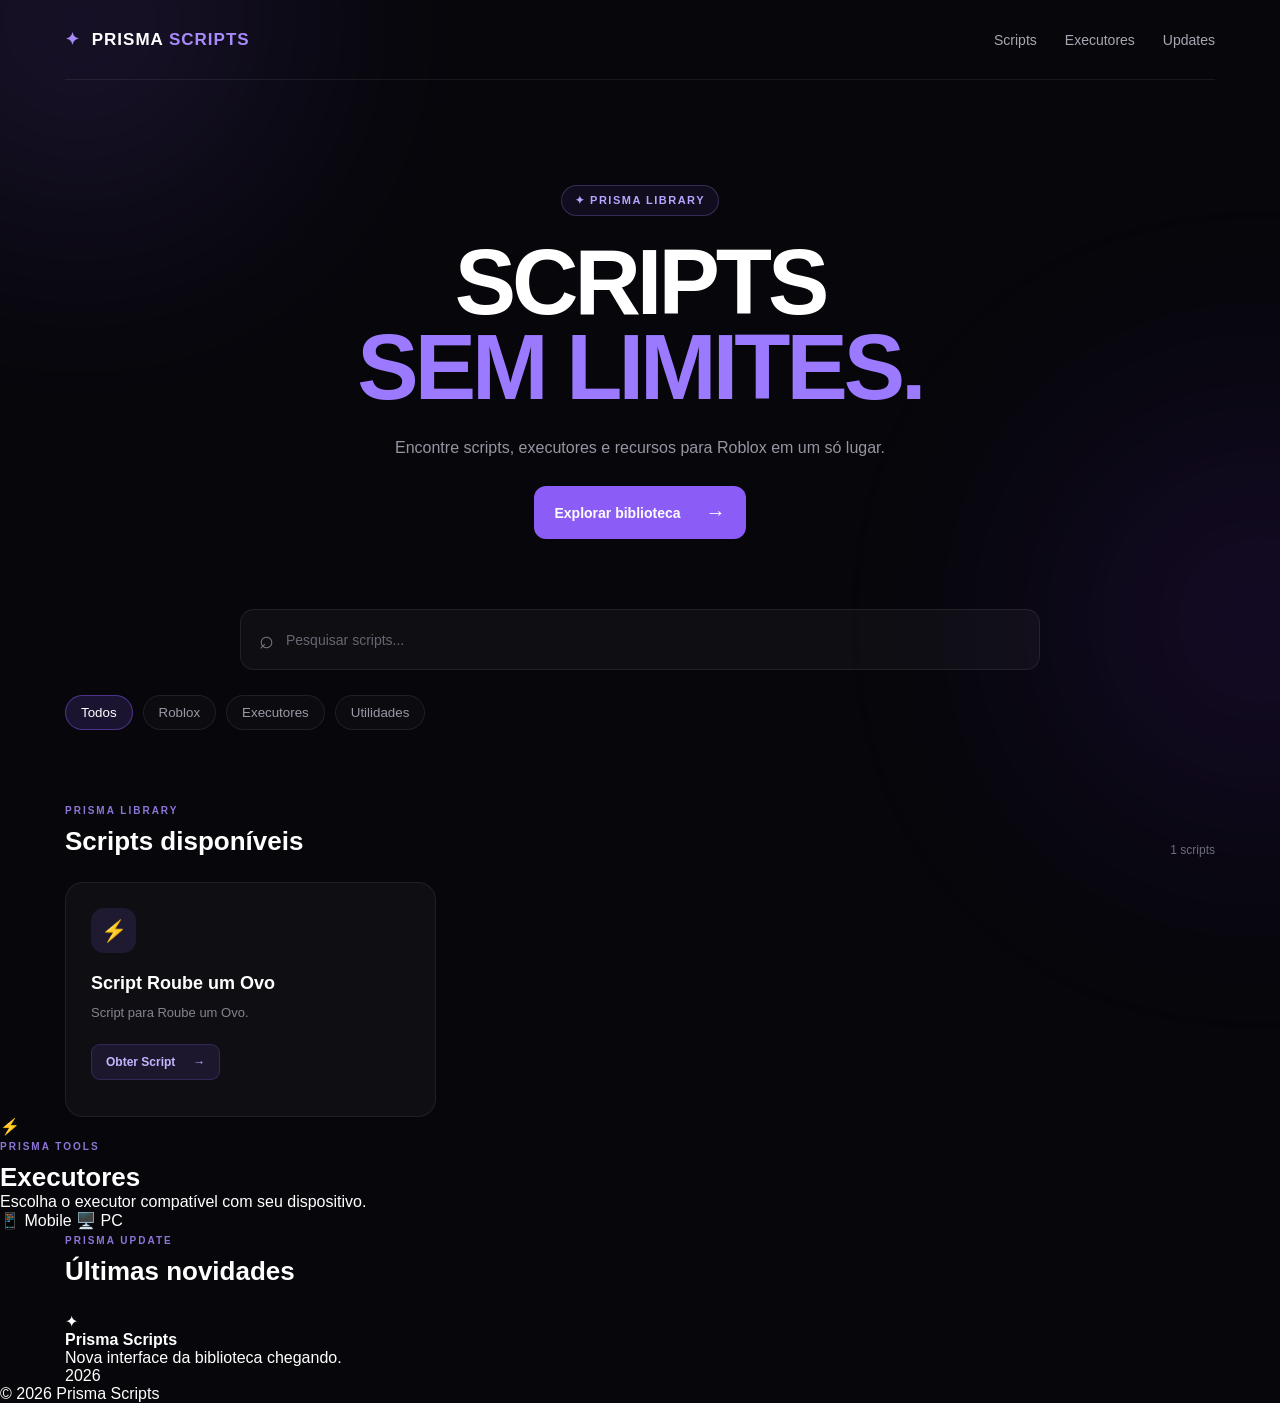
==== index.html @ baf95f10 "Update index.html" ====
<!doctype html>
<html lang="pt-BR">

<head>
  <meta charset="utf-8">
  <meta name="viewport" content="width=device-width, initial-scale=1">

  <title>Prisma Scripts</title>

  <link rel="stylesheet" href="style.css">
</head>

<body>

  <div class="glow glow-1"></div>
  <div class="glow glow-2"></div>

  <nav>

    <a class="logo" href="index.html">
      <span>✦</span>
      PRISMA <b>SCRIPTS</b>
    </a>

    <div class="nav-links">
      <a href="#scripts">Scripts</a>
      <a href="#executores">Executores</a>
      <a href="#updates">Updates</a>
    </div>

  </nav>


  <main>

    <!-- HERO -->

    <section class="hero">

      <div class="pill">
        ✦ PRISMA LIBRARY
      </div>

      <h1>
        SCRIPTS<br>
        <em>SEM LIMITES.</em>
      </h1>

      <p>
        Encontre scripts, executores e recursos
        para Roblox em um só lugar.
      </p>

      <a class="main-btn" href="#scripts">
        Explorar biblioteca
        <strong>→</strong>
      </a>

    </section>


    <!-- PESQUISA -->

    <section class="search-area">

      <div class="search-box">

        <span>⌕</span>

        <input
          id="search"
          type="text"
          placeholder="Pesquisar scripts..."
          autocomplete="off"
        >

      </div>

    </section>


    <!-- CATEGORIAS -->

    <section class="categories">

      <button class="category active">
        Todos
      </button>

      <button class="category">
        Roblox
      </button>

      <button class="category">
        Executores
      </button>

      <button class="category">
        Utilidades
      </button>

    </section>


    <!-- SCRIPTS -->

    <section id="scripts" class="wrap">

      <div class="heading">

        <div>

          <small>PRISMA LIBRARY</small>

          <h2>
            Scripts disponíveis
          </h2>

        </div>

        <span id="count"></span>

      </div>

      <div id="cards" class="grid"></div>

    </section>


    <!-- EXECUTORES -->

    <section id="executores" class="feature">

      <div class="feature-icon">
        ⚡
      </div>

      <div>

        <small>PRISMA TOOLS</small>

        <h2>
          Executores
        </h2>

        <p>
          Escolha o executor compatível com
          seu dispositivo.
        </p>

      </div>

      <div class="executor-buttons">

        <a
          href="https://www.mediafire.com/file/pfn3jfumf35quib/Delta-2.735.1138.apk/file"
          target="_blank"
          rel="noopener noreferrer"
        >
          📱 Mobile
        </a>

        <a
          href="https://realexecutor.com/download.html"
          target="_blank"
          rel="noopener noreferrer"
        >
          🖥️ PC
        </a>

      </div>

    </section>


    <!-- UPDATES -->

    <section id="updates" class="updates">

      <div class="heading">

        <div>

          <small>PRISMA UPDATE</small>

          <h2>
            Últimas novidades
          </h2>

        </div>

      </div>

      <div class="update-card">

        <span>
          ✦
        </span>

        <div>

          <strong>
            Prisma Scripts
          </strong>

          <p>
            Nova interface da biblioteca chegando.
          </p>

        </div>

        <time>
          2026
        </time>

      </div>

    </section>

  </main>


  <footer>

    © <span id="year"></span> Prisma Scripts

  </footer>


  <script src="scripts.js"></script>

</body>

</html>
---- style.css ----
* {
  box-sizing: border-box;
  margin: 0;
  padding: 0;
}

html {
  scroll-behavior: smooth;
}

body {
  font-family: Arial, Helvetica, sans-serif;
  background: #07070b;
  color: #fff;
  min-height: 100vh;
  overflow-x: hidden;
}

a {
  color: inherit;
  text-decoration: none;
}

/* FUNDO */

.glow {
  position: fixed;
  width: 400px;
  height: 400px;
  border-radius: 50%;
  filter: blur(130px);
  opacity: .16;
  pointer-events: none;
  z-index: -1;
}

.glow-1 {
  background: #8b5cf6;
  top: -180px;
  left: -120px;
}

.glow-2 {
  background: #6d28d9;
  right: -180px;
  top: 420px;
}


/* NAV */

nav {
  width: min(1150px, calc(100% - 32px));
  margin: auto;
  height: 80px;

  display: flex;
  align-items: center;
  justify-content: space-between;

  border-bottom: 1px solid rgba(255,255,255,.07);
}

.logo {
  font-size: 17px;
  font-weight: 800;
  letter-spacing: 1px;
}

.logo span {
  color: #a78bfa;
  margin-right: 6px;
}

.logo b {
  color: #a78bfa;
}

.nav-links {
  display: flex;
  gap: 28px;
}

.nav-links a {
  color: #a7a7b3;
  font-size: 14px;
  transition: .2s;
}

.nav-links a:hover {
  color: #fff;
}


/* HERO */

.hero {
  width: min(900px, calc(100% - 32px));
  margin: auto;
  padding: 105px 0 70px;
  text-align: center;
}

.pill {
  display: inline-block;

  padding: 8px 13px;

  border: 1px solid rgba(167,139,250,.25);
  border-radius: 100px;

  color: #b9a5ff;
  background: rgba(139,92,246,.08);

  font-size: 11px;
  font-weight: 700;
  letter-spacing: 1.5px;
}

.hero h1 {
  margin-top: 24px;

  font-size: clamp(48px, 9vw, 92px);
  line-height: .92;
  letter-spacing: -4px;
  font-weight: 900;
}

.hero h1 em {
  color: #9b7aff;
  font-style: normal;
}

.hero p {
  max-width: 550px;
  margin: 25px auto;

  color: #9696a3;
  line-height: 1.7;
  font-size: 16px;
}

.main-btn {
  display: inline-flex;
  align-items: center;
  gap: 25px;

  padding: 15px 20px;

  border-radius: 12px;

  background: #8b5cf6;

  font-size: 14px;
  font-weight: 700;

  transition: .25s;
}

.main-btn:hover {
  transform: translateY(-3px);
  box-shadow: 0 12px 35px rgba(139,92,246,.3);
}

.main-btn strong {
  font-size: 20px;
}


/* PESQUISA */

.search-area {
  width: min(800px, calc(100% - 32px));
  margin: auto;
}

.search-box {
  display: flex;
  align-items: center;
  gap: 12px;

  padding: 15px 18px;

  background: rgba(255,255,255,.035);

  border: 1px solid rgba(255,255,255,.08);

  border-radius: 14px;
}

.search-box span {
  color: #777784;
  font-size: 25px;
}

.search-box input {
  width: 100%;

  background: transparent;
  border: 0;
  outline: 0;

  color: white;
  font-size: 14px;
}

.search-box input::placeholder {
  color: #666672;
}


/* CATEGORIAS */

.categories {
  width: min(1150px, calc(100% - 32px));
  margin: 25px auto 70px;

  display: flex;
  gap: 10px;
  overflow-x: auto;
}

.category {
  border: 1px solid rgba(255,255,255,.08);

  background: rgba(255,255,255,.025);

  color: #9999a6;

  padding: 9px 15px;

  border-radius: 100px;

  white-space: nowrap;

  cursor: pointer;

  transition: .2s;
}

.category:hover,
.category.active {
  color: white;
  background: rgba(139,92,246,.16);
  border-color: rgba(139,92,246,.45);
}


/* CONTEÚDO */

.wrap,
.updates {
  width: min(1150px, calc(100% - 32px));
  margin: auto;
}

.heading {
  display: flex;
  justify-content: space-between;
  align-items: end;

  margin-bottom: 25px;
}

.heading small,
.feature small {
  color: #8d75d8;
  font-size: 10px;
  letter-spacing: 2px;
  font-weight: 800;
}

.heading h2,
.feature h2 {
  margin-top: 8px;
  font-size: 26px;
}

.heading > span {
  color: #6d6d79;
  font-size: 12px;
}


/* CARDS */

.grid {
  display: grid;
  grid-template-columns: repeat(3, 1fr);
  gap: 18px;
}

.card {
  padding: 25px;

  min-height: 235px;

  background: rgba(255,255,255,.035);

  border: 1px solid rgba(255,255,255,.07);

  border-radius: 18px;

  transition: .25s;
}

.card:hover {
  transform: translateY(-5px);

  border-color: rgba(139,92,246,.4);

  box-shadow: 0 20px 60px rgba(0,0,0,.3);
}

.cardicon {
  width: 45px;
  height: 45px;

  display: grid;
  place-items: center;

  border-radius: 13px;

  background: rgba(139,92,246,.13);

  margin-bottom: 20px;

  font-size: 21px;
}

.card h3 {
  font-size: 18px;
  margin-bottom: 9px;
}

.card p {
  color: #858591;
  font-size: 13px;
  line-height: 1.6;

  margin-bottom: 20px;
}

.card .btn {
  display: inline-flex;
  align-items: center;
  gap: 18px;

  padding: 10px 14px;

  background: rgba(139,92,246,.12);

  border: 1px solid rgba(139,92,246,.22);

  border-radius: 9px;

  color: #c4b5fd;

  font-size: 12px;
  font-weight: 700;
}


/* EXECUTORES */

.feature {
  width: min(1150px, calc(100% - 32px
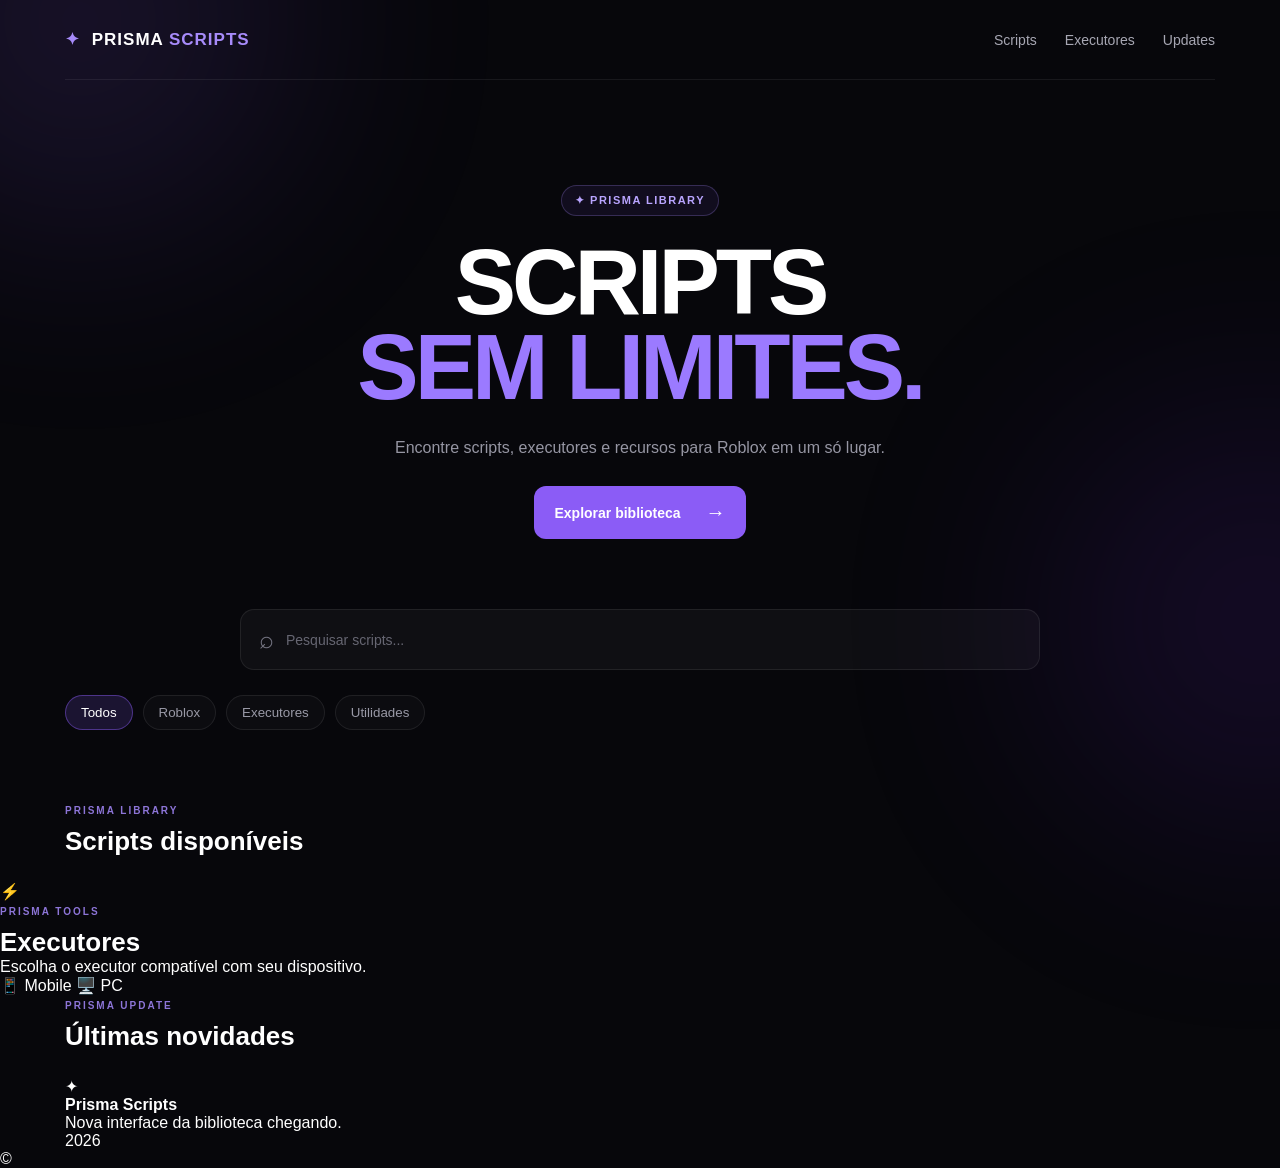
==== commit 13e93f4b: "Update index.html" ====
--- a/index.html
+++ b/index.html
@@ -15,11 +15,12 @@
   <div class="glow glow-1"></div>
   <div class="glow glow-2"></div>
 
+  <!-- MENU -->
+
   <nav>
 
     <a class="logo" href="index.html">
-      <span>✦</span>
-      PRISMA <b>SCRIPTS</b>
+      <span>✦</span> PRISMA <b>SCRIPTS</b>
     </a>
 
     <div class="nav-links">
@@ -135,7 +136,7 @@
         ⚡
       </div>
 
-      <div>
+      <div class="feature-info">
 
         <small>PRISMA TOOLS</small>
 
@@ -191,6 +192,7 @@
 
       </div>
 
+
       <div class="update-card">
 
         <span>
@@ -220,15 +222,8 @@
   </main>
 
 
+  <!-- RODAPÉ -->
+
   <footer>
 
-    © <span id="year"></span> Prisma Scripts
-
-  </footer>
-
-
-  <script src="scripts.js"></script>
-
-</body>
-
-</html>
+    © <span id="year
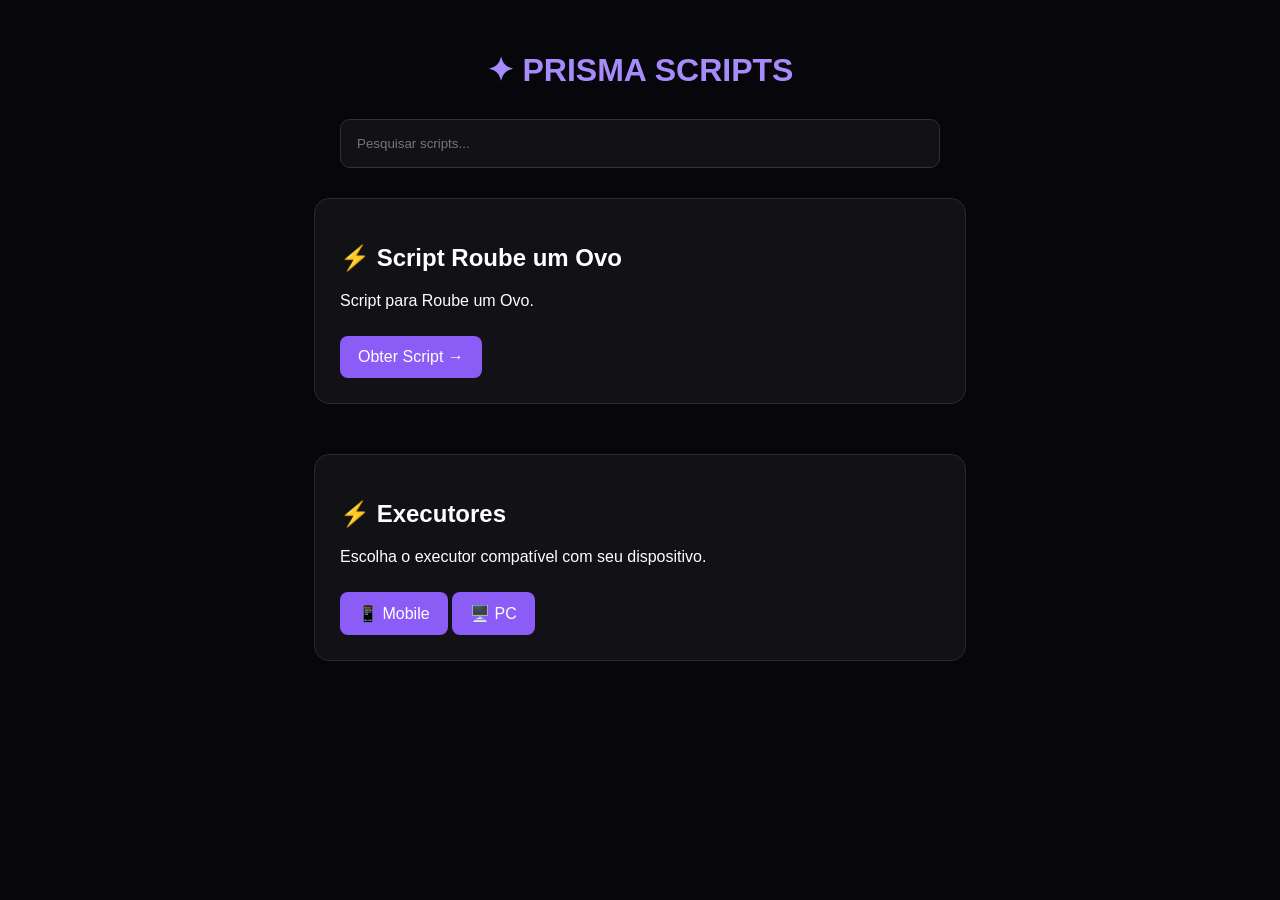
==== commit 9f3911f7: "Update index.html" ====
--- a/index.html
+++ b/index.html
@@ -1,229 +1,142 @@
-<!doctype html>
+<!DOCTYPE html>
 <html lang="pt-BR">
-
 <head>
-  <meta charset="utf-8">
-  <meta name="viewport" content="width=device-width, initial-scale=1">
-
+  <meta charset="UTF-8">
+  <meta name="viewport" content="width=device-width, initial-scale=1.0">
   <title>Prisma Scripts</title>
 
-  <link rel="stylesheet" href="style.css">
+  <style>
+    body {
+      margin: 0;
+      background: #07070b;
+      color: white;
+      font-family: Arial, sans-serif;
+      padding: 30px;
+    }
+
+    h1 {
+      text-align: center;
+      color: #a78bfa;
+    }
+
+    .search {
+      max-width: 600px;
+      margin: 30px auto;
+    }
+
+    input {
+      width: 100%;
+      padding: 16px;
+      box-sizing: border-box;
+      background: #111116;
+      border: 1px solid #333;
+      border-radius: 10px;
+      color: white;
+      outline: none;
+    }
+
+    .card {
+      max-width: 600px;
+      margin: 20px auto;
+      padding: 25px;
+      background: #111116;
+      border: 1px solid #292932;
+      border-radius: 15px;
+    }
+
+    button, .download {
+      display: inline-block;
+      padding: 12px 18px;
+      margin-top: 10px;
+      background: #8b5cf6;
+      color: white;
+      border: 0;
+      border-radius: 8px;
+      text-decoration: none;
+      cursor: pointer;
+    }
+
+    .executor {
+      margin-top: 50px;
+    }
+  </style>
 </head>
 
 <body>
 
-  <div class="glow glow-1"></div>
-  <div class="glow glow-2"></div>
+  <h1>✦ PRISMA SCRIPTS</h1>
 
-  <!-- MENU -->
+  <div class="search">
+    <input
+      id="search"
+      type="text"
+      placeholder="Pesquisar scripts..."
+    >
+  </div>
 
-  <nav>
+  <div id="scripts">
 
-    <a class="logo" href="index.html">
-      <span>✦</span> PRISMA <b>SCRIPTS</b>
+    <div class="card">
+      <h2>⚡ Script Roube um Ovo</h2>
+      <p>Script para Roube um Ovo.</p>
+      <a class="download" href="get.html?to=script-roube-um-ovo">
+        Obter Script →
+      </a>
+    </div>
+
+  </div>
+
+  <!-- EXECUTORES -->
+
+  <div class="card executor">
+
+    <h2>⚡ Executores</h2>
+
+    <p>
+      Escolha o executor compatível com seu dispositivo.
+    </p>
+
+    <a
+      class="download"
+      href="https://www.mediafire.com/file/pfn3jfumf35quib/Delta-2.735.1138.apk/file"
+      target="_blank"
+    >
+      📱 Mobile
     </a>
 
-    <div class="nav-links">
-      <a href="#scripts">Scripts</a>
-      <a href="#executores">Executores</a>
-      <a href="#updates">Updates</a>
-    </div>
+    <a
+      class="download"
+      href="https://realexecutor.com/download.html"
+      target="_blank"
+    >
+      🖥️ PC
+    </a>
 
-  </nav>
+  </div>
 
+  <script>
 
-  <main>
+    const pesquisa = document.getElementById("search");
+    const scripts = document.getElementById("scripts");
 
-    <!-- HERO -->
+    pesquisa.addEventListener("input", function() {
 
-    <section class="hero">
+      const texto = pesquisa.value.toLowerCase();
 
-      <div class="pill">
-        ✦ PRISMA LIBRARY
-      </div>
+      const script = scripts.querySelector(".card");
 
-      <h1>
-        SCRIPTS<br>
-        <em>SEM LIMITES.</em>
-      </h1>
+      if (script) {
 
-      <p>
-        Encontre scripts, executores e recursos
-        para Roblox em um só lugar.
-      </p>
+        const nome = script.innerText.toLowerCase();
 
-      <a class="main-btn" href="#scripts">
-        Explorar biblioteca
-        <strong>→</strong>
-      </a>
+        script.style.display =
+          nome.includes(texto) ? "block" : "none";
 
-    </section>
+      }
 
+    });
 
-    <!-- PESQUISA -->
+  </script>
 
-    <section class="search-area">
-
-      <div class="search-box">
-
-        <span>⌕</span>
-
-        <input
-          id="search"
-          type="text"
-          placeholder="Pesquisar scripts..."
-          autocomplete="off"
-        >
-
-      </div>
-
-    </section>
-
-
-    <!-- CATEGORIAS -->
-
-    <section class="categories">
-
-      <button class="category active">
-        Todos
-      </button>
-
-      <button class="category">
-        Roblox
-      </button>
-
-      <button class="category">
-        Executores
-      </button>
-
-      <button class="category">
-        Utilidades
-      </button>
-
-    </section>
-
-
-    <!-- SCRIPTS -->
-
-    <section id="scripts" class="wrap">
-
-      <div class="heading">
-
-        <div>
-
-          <small>PRISMA LIBRARY</small>
-
-          <h2>
-            Scripts disponíveis
-          </h2>
-
-        </div>
-
-        <span id="count"></span>
-
-      </div>
-
-      <div id="cards" class="grid"></div>
-
-    </section>
-
-
-    <!-- EXECUTORES -->
-
-    <section id="executores" class="feature">
-
-      <div class="feature-icon">
-        ⚡
-      </div>
-
-      <div class="feature-info">
-
-        <small>PRISMA TOOLS</small>
-
-        <h2>
-          Executores
-        </h2>
-
-        <p>
-          Escolha o executor compatível com
-          seu dispositivo.
-        </p>
-
-      </div>
-
-      <div class="executor-buttons">
-
-        <a
-          href="https://www.mediafire.com/file/pfn3jfumf35quib/Delta-2.735.1138.apk/file"
-          target="_blank"
-          rel="noopener noreferrer"
-        >
-          📱 Mobile
-        </a>
-
-        <a
-          href="https://realexecutor.com/download.html"
-          target="_blank"
-          rel="noopener noreferrer"
-        >
-          🖥️ PC
-        </a>
-
-      </div>
-
-    </section>
-
-
-    <!-- UPDATES -->
-
-    <section id="updates" class="updates">
-
-      <div class="heading">
-
-        <div>
-
-          <small>PRISMA UPDATE</small>
-
-          <h2>
-            Últimas novidades
-          </h2>
-
-        </div>
-
-      </div>
-
-
-      <div class="update-card">
-
-        <span>
-          ✦
-        </span>
-
-        <div>
-
-          <strong>
-            Prisma Scripts
-          </strong>
-
-          <p>
-            Nova interface da biblioteca chegando.
-          </p>
-
-        </div>
-
-        <time>
-          2026
-        </time>
-
-      </div>
-
-    </section>
-
-  </main>
-
-
-  <!-- RODAPÉ -->
-
-  <footer>
-
-    © <span id="year
+</body>
+</html>
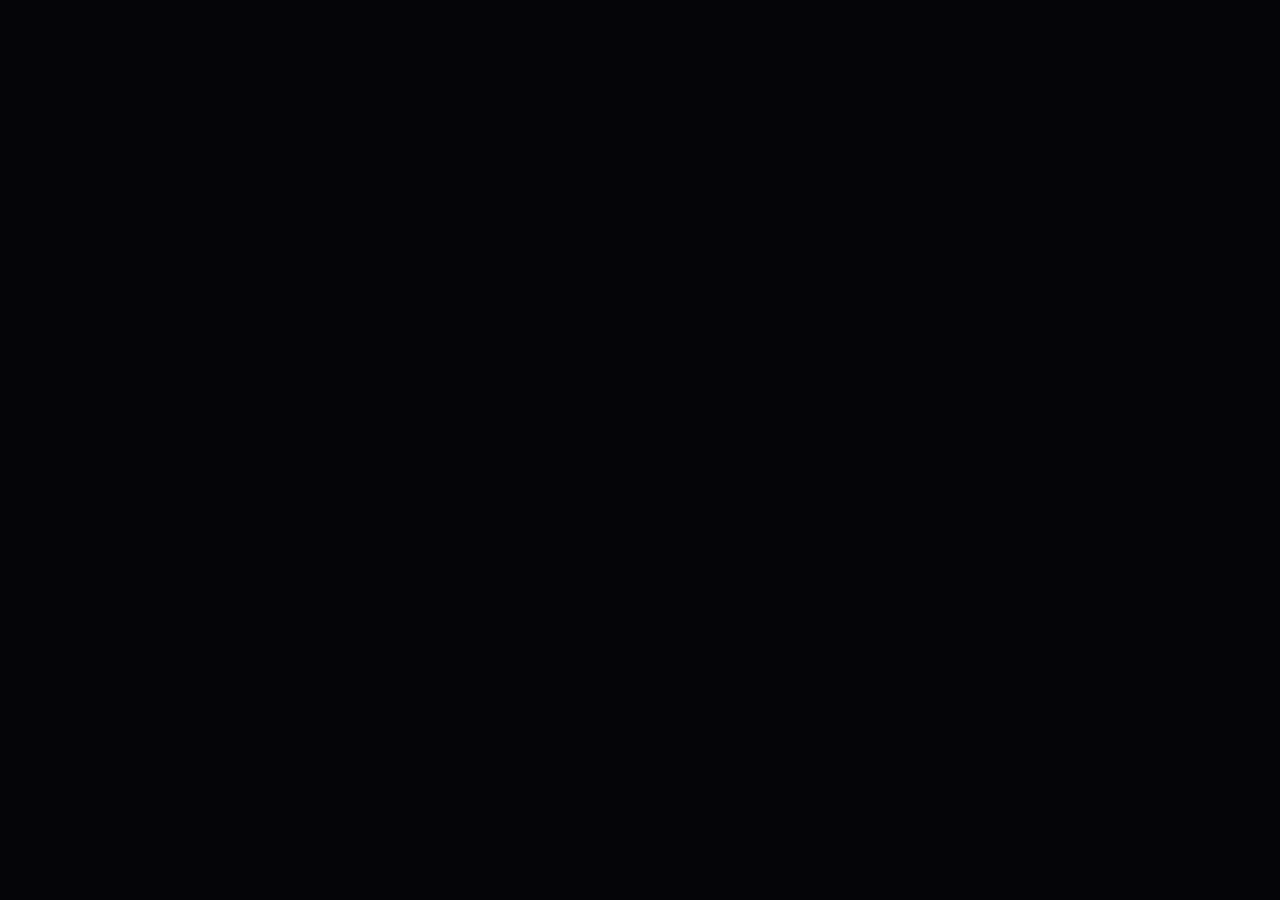
==== commit b71fd8f3: "Update index.html" ====
--- a/index.html
+++ b/index.html
@@ -1,142 +1,300 @@
 <!DOCTYPE html>
 <html lang="pt-BR">
+
 <head>
   <meta charset="UTF-8">
   <meta name="viewport" content="width=device-width, initial-scale=1.0">
+
   <title>Prisma Scripts</title>
 
   <style>
+
+    * {
+      box-sizing: border-box;
+      margin: 0;
+      padding: 0;
+    }
+
+    html {
+      scroll-behavior: smooth;
+    }
+
     body {
-      margin: 0;
-      background: #07070b;
+      background: #050508;
+      color: #fff;
+      font-family: Arial, Helvetica, sans-serif;
+      overflow-x: hidden;
+    }
+
+    a {
+      color: inherit;
+      text-decoration: none;
+    }
+
+    /* FUNDO */
+
+    .glow {
+      position: fixed;
+      width: 450px;
+      height: 450px;
+      border-radius: 50%;
+      filter: blur(150px);
+      opacity: .15;
+      pointer-events: none;
+      z-index: -1;
+    }
+
+    .glow1 {
+      background: #7c3aed;
+      top: -200px;
+      left: -150px;
+    }
+
+    .glow2 {
+      background: #9333ea;
+      right: -200px;
+      top: 500px;
+    }
+
+    /* NAV */
+
+    nav {
+      width: min(1150px, calc(100% - 30px));
+      height: 75px;
+      margin: auto;
+      display: flex;
+      align-items: center;
+      justify-content: space-between;
+      border-bottom: 1px solid rgba(255,255,255,.07);
+    }
+
+    .logo {
+      font-size: 17px;
+      font-weight: 900;
+      letter-spacing: 1px;
+    }
+
+    .logo span {
+      color: #a78bfa;
+    }
+
+    .logo b {
+      color: #a78bfa;
+    }
+
+    .navlinks {
+      display: flex;
+      gap: 25px;
+    }
+
+    .navlinks a {
+      color: #9999a6;
+      font-size: 13px;
+    }
+
+    .navlinks a:hover {
       color: white;
-      font-family: Arial, sans-serif;
-      padding: 30px;
-    }
-
-    h1 {
+    }
+
+    /* HERO */
+
+    .hero {
+      width: min(900px, calc(100% - 30px));
+      margin: auto;
       text-align: center;
-      color: #a78bfa;
-    }
-
-    .search {
-      max-width: 600px;
-      margin: 30px auto;
-    }
-
-    input {
+      padding: 100px 0 70px;
+    }
+
+    .pill {
+      display: inline-block;
+      padding: 8px 14px;
+      border-radius: 50px;
+      border: 1px solid rgba(167,139,250,.3);
+      background: rgba(139,92,246,.08);
+      color: #b9a5ff;
+      font-size: 11px;
+      font-weight: bold;
+      letter-spacing: 1.5px;
+    }
+
+    .hero h1 {
+      margin-top: 25px;
+      font-size: clamp(48px, 10vw, 90px);
+      line-height: .9;
+      letter-spacing: -4px;
+      font-weight: 900;
+    }
+
+    .hero h1 span {
+      color: #9b7aff;
+    }
+
+    .hero p {
+      max-width: 550px;
+      margin: 25px auto;
+      color: #92929f;
+      line-height: 1.7;
+      font-size: 15px;
+    }
+
+    .mainbutton {
+      display: inline-flex;
+      gap: 20px;
+      align-items: center;
+      padding: 15px 20px;
+      background: #8b5cf6;
+      border-radius: 12px;
+      font-weight: bold;
+      font-size: 13px;
+      transition: .2s;
+    }
+
+    .mainbutton:hover {
+      transform: translateY(-3px);
+      box-shadow: 0 15px 40px rgba(139,92,246,.3);
+    }
+
+    /* PESQUISA */
+
+    .searcharea {
+      width: min(800px, calc(100% - 30px));
+      margin: auto;
+    }
+
+    .searchbox {
+      display: flex;
+      align-items: center;
+      gap: 12px;
+      padding: 15px 18px;
+      background: rgba(255,255,255,.035);
+      border: 1px solid rgba(255,255,255,.09);
+      border-radius: 14px;
+    }
+
+    .searchbox span {
+      font-size: 23px;
+      color: #777783;
+    }
+
+    .searchbox input {
       width: 100%;
-      padding: 16px;
-      box-sizing: border-box;
-      background: #111116;
-      border: 1px solid #333;
-      border-radius: 10px;
+      border: 0;
+      outline: 0;
+      background: transparent;
       color: white;
-      outline: none;
+      font-size: 14px;
+    }
+
+    .searchbox input::placeholder {
+      color: #666672;
+    }
+
+    /* CATEGORIAS */
+
+    .categories {
+      width: min(1150px, calc(100% - 30px));
+      margin: 25px auto 70px;
+      display: flex;
+      gap: 10px;
+      overflow-x: auto;
+    }
+
+    .category {
+      white-space: nowrap;
+      padding: 9px 15px;
+      border-radius: 50px;
+      border: 1px solid rgba(255,255,255,.08);
+      background: rgba(255,255,255,.025);
+      color: #9999a6;
+      cursor: pointer;
+    }
+
+    .category.active,
+    .category:hover {
+      background: rgba(139,92,246,.18);
+      border-color: rgba(139,92,246,.4);
+      color: white;
+    }
+
+    /* CONTAINER */
+
+    .container {
+      width: min(1150px, calc(100% - 30px));
+      margin: auto;
+    }
+
+    .heading {
+      display: flex;
+      justify-content: space-between;
+      align-items: end;
+      margin-bottom: 25px;
+    }
+
+    .heading small {
+      color: #9278df;
+      font-size: 10px;
+      letter-spacing: 2px;
+      font-weight: bold;
+    }
+
+    .heading h2 {
+      margin-top: 8px;
+      font-size: 26px;
+    }
+
+    .heading > span {
+      color: #666672;
+      font-size: 12px;
+    }
+
+    /* SCRIPT */
+
+    .grid {
+      display: grid;
+      grid-template-columns: repeat(3, 1fr);
+      gap: 18px;
     }
 
     .card {
-      max-width: 600px;
-      margin: 20px auto;
       padding: 25px;
-      background: #111116;
-      border: 1px solid #292932;
-      border-radius: 15px;
-    }
-
-    button, .download {
+      min-height: 230px;
+      background: rgba(255,255,255,.035);
+      border: 1px solid rgba(255,255,255,.07);
+      border-radius: 18px;
+      transition: .2s;
+    }
+
+    .card:hover {
+      transform: translateY(-5px);
+      border-color: rgba(139,92,246,.4);
+    }
+
+    .cardicon {
+      width: 45px;
+      height: 45px;
+      display: grid;
+      place-items: center;
+      border-radius: 13px;
+      background: rgba(139,92,246,.14);
+      font-size: 21px;
+      margin-bottom: 20px;
+    }
+
+    .card h3 {
+      font-size: 18px;
+      margin-bottom: 9px;
+    }
+
+    .card p {
+      color: #858591;
+      font-size: 13px;
+      line-height: 1.6;
+      margin-bottom: 20px;
+    }
+
+    .getbutton {
       display: inline-block;
-      padding: 12px 18px;
-      margin-top: 10px;
-      background: #8b5cf6;
-      color: white;
-      border: 0;
-      border-radius: 8px;
-      text-decoration: none;
-      cursor: pointer;
-    }
-
-    .executor {
-      margin-top: 50px;
-    }
-  </style>
-</head>
-
-<body>
-
-  <h1>✦ PRISMA SCRIPTS</h1>
-
-  <div class="search">
-    <input
-      id="search"
-      type="text"
-      placeholder="Pesquisar scripts..."
-    >
-  </div>
-
-  <div id="scripts">
-
-    <div class="card">
-      <h2>⚡ Script Roube um Ovo</h2>
-      <p>Script para Roube um Ovo.</p>
-      <a class="download" href="get.html?to=script-roube-um-ovo">
-        Obter Script →
-      </a>
-    </div>
-
-  </div>
-
-  <!-- EXECUTORES -->
-
-  <div class="card executor">
-
-    <h2>⚡ Executores</h2>
-
-    <p>
-      Escolha o executor compatível com seu dispositivo.
-    </p>
-
-    <a
-      class="download"
-      href="https://www.mediafire.com/file/pfn3jfumf35quib/Delta-2.735.1138.apk/file"
-      target="_blank"
-    >
-      📱 Mobile
-    </a>
-
-    <a
-      class="download"
-      href="https://realexecutor.com/download.html"
-      target="_blank"
-    >
-      🖥️ PC
-    </a>
-
-  </div>
-
-  <script>
-
-    const pesquisa = document.getElementById("search");
-    const scripts = document.getElementById("scripts");
-
-    pesquisa.addEventListener("input", function() {
-
-      const texto = pesquisa.value.toLowerCase();
-
-      const script = scripts.querySelector(".card");
-
-      if (script) {
-
-        const nome = script.innerText.toLowerCase();
-
-        script.style.display =
-          nome.includes(texto) ? "block" : "none";
-
-      }
-
-    });
-
-  </script>
-
-</body>
-</html>
+      padding: 10px 14px;
+      border-radius: 9px;
+      background: rgba(139,92,246,.15);
+      border: 1px solid rgba
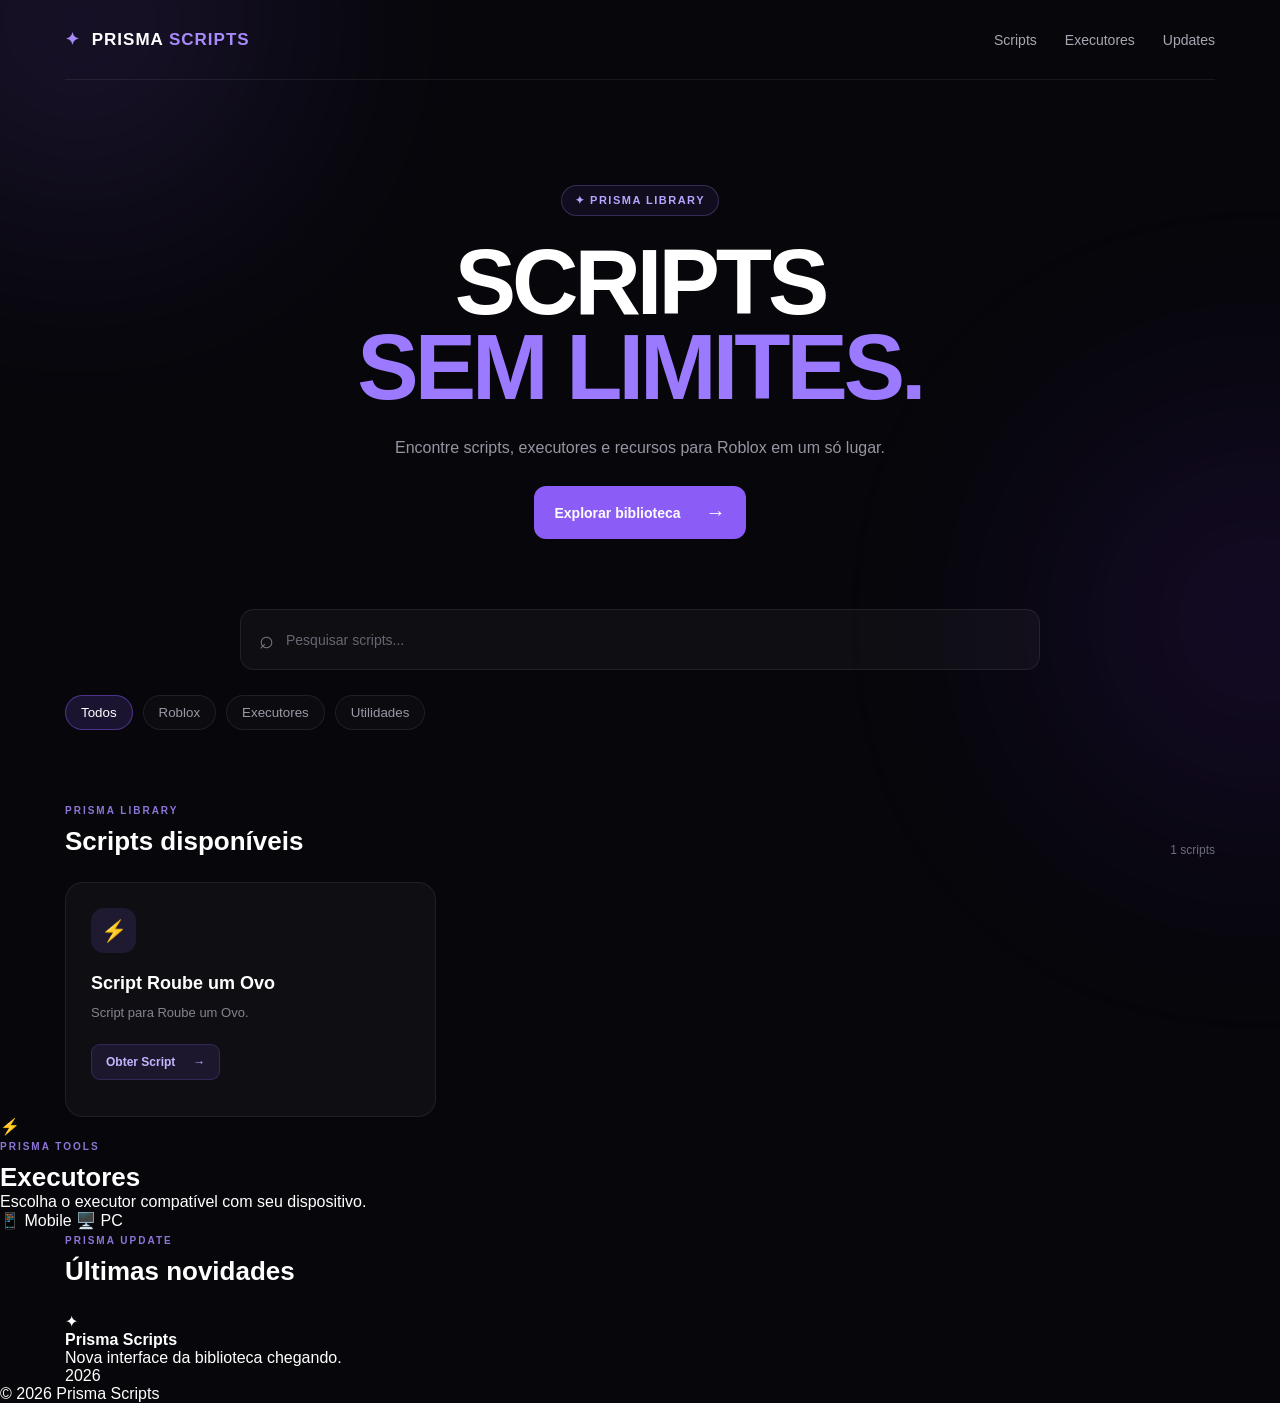
==== commit 718283ec: "Update index.html" ====
--- a/index.html
+++ b/index.html
@@ -1,300 +1,353 @@
-<!DOCTYPE html>
+    <!doctype html>
 <html lang="pt-BR">
 
 <head>
-  <meta charset="UTF-8">
-  <meta name="viewport" content="width=device-width, initial-scale=1.0">
+  <meta charset="utf-8">
+  <meta name="viewport" content="width=device-width, initial-scale=1">
 
   <title>Prisma Scripts</title>
 
-  <style>
-
-    * {
-      box-sizing: border-box;
-      margin: 0;
-      padding: 0;
-    }
-
-    html {
-      scroll-behavior: smooth;
-    }
-
-    body {
-      background: #050508;
-      color: #fff;
-      font-family: Arial, Helvetica, sans-serif;
-      overflow-x: hidden;
-    }
-
-    a {
-      color: inherit;
-      text-decoration: none;
-    }
-
-    /* FUNDO */
-
-    .glow {
-      position: fixed;
-      width: 450px;
-      height: 450px;
-      border-radius: 50%;
-      filter: blur(150px);
-      opacity: .15;
-      pointer-events: none;
-      z-index: -1;
-    }
-
-    .glow1 {
-      background: #7c3aed;
-      top: -200px;
-      left: -150px;
-    }
-
-    .glow2 {
-      background: #9333ea;
-      right: -200px;
-      top: 500px;
-    }
-
-    /* NAV */
-
-    nav {
-      width: min(1150px, calc(100% - 30px));
-      height: 75px;
-      margin: auto;
-      display: flex;
-      align-items: center;
-      justify-content: space-between;
-      border-bottom: 1px solid rgba(255,255,255,.07);
-    }
-
-    .logo {
-      font-size: 17px;
-      font-weight: 900;
-      letter-spacing: 1px;
-    }
-
-    .logo span {
-      color: #a78bfa;
-    }
-
-    .logo b {
-      color: #a78bfa;
-    }
-
-    .navlinks {
-      display: flex;
-      gap: 25px;
-    }
-
-    .navlinks a {
-      color: #9999a6;
-      font-size: 13px;
-    }
-
-    .navlinks a:hover {
-      color: white;
-    }
-
-    /* HERO */
-
-    .hero {
-      width: min(900px, calc(100% - 30px));
-      margin: auto;
-      text-align: center;
-      padding: 100px 0 70px;
-    }
-
-    .pill {
-      display: inline-block;
-      padding: 8px 14px;
-      border-radius: 50px;
-      border: 1px solid rgba(167,139,250,.3);
-      background: rgba(139,92,246,.08);
-      color: #b9a5ff;
-      font-size: 11px;
-      font-weight: bold;
-      letter-spacing: 1.5px;
-    }
-
-    .hero h1 {
-      margin-top: 25px;
-      font-size: clamp(48px, 10vw, 90px);
-      line-height: .9;
-      letter-spacing: -4px;
-      font-weight: 900;
-    }
-
-    .hero h1 span {
-      color: #9b7aff;
-    }
-
-    .hero p {
-      max-width: 550px;
-      margin: 25px auto;
-      color: #92929f;
-      line-height: 1.7;
-      font-size: 15px;
-    }
-
-    .mainbutton {
-      display: inline-flex;
-      gap: 20px;
-      align-items: center;
-      padding: 15px 20px;
-      background: #8b5cf6;
-      border-radius: 12px;
-      font-weight: bold;
-      font-size: 13px;
-      transition: .2s;
-    }
-
-    .mainbutton:hover {
-      transform: translateY(-3px);
-      box-shadow: 0 15px 40px rgba(139,92,246,.3);
-    }
-
-    /* PESQUISA */
-
-    .searcharea {
-      width: min(800px, calc(100% - 30px));
-      margin: auto;
-    }
-
-    .searchbox {
-      display: flex;
-      align-items: center;
-      gap: 12px;
-      padding: 15px 18px;
-      background: rgba(255,255,255,.035);
-      border: 1px solid rgba(255,255,255,.09);
-      border-radius: 14px;
-    }
-
-    .searchbox span {
-      font-size: 23px;
-      color: #777783;
-    }
-
-    .searchbox input {
-      width: 100%;
-      border: 0;
-      outline: 0;
-      background: transparent;
-      color: white;
-      font-size: 14px;
-    }
-
-    .searchbox input::placeholder {
-      color: #666672;
-    }
-
-    /* CATEGORIAS */
-
-    .categories {
-      width: min(1150px, calc(100% - 30px));
-      margin: 25px auto 70px;
-      display: flex;
-      gap: 10px;
-      overflow-x: auto;
-    }
-
-    .category {
-      white-space: nowrap;
-      padding: 9px 15px;
-      border-radius: 50px;
-      border: 1px solid rgba(255,255,255,.08);
-      background: rgba(255,255,255,.025);
-      color: #9999a6;
-      cursor: pointer;
-    }
-
-    .category.active,
-    .category:hover {
-      background: rgba(139,92,246,.18);
-      border-color: rgba(139,92,246,.4);
-      color: white;
-    }
-
-    /* CONTAINER */
-
-    .container {
-      width: min(1150px, calc(100% - 30px));
-      margin: auto;
-    }
-
-    .heading {
-      display: flex;
-      justify-content: space-between;
-      align-items: end;
-      margin-bottom: 25px;
-    }
-
-    .heading small {
-      color: #9278df;
-      font-size: 10px;
-      letter-spacing: 2px;
-      font-weight: bold;
-    }
-
-    .heading h2 {
-      margin-top: 8px;
-      font-size: 26px;
-    }
-
-    .heading > span {
-      color: #666672;
-      font-size: 12px;
-    }
-
-    /* SCRIPT */
-
-    .grid {
-      display: grid;
-      grid-template-columns: repeat(3, 1fr);
-      gap: 18px;
-    }
-
-    .card {
-      padding: 25px;
-      min-height: 230px;
-      background: rgba(255,255,255,.035);
-      border: 1px solid rgba(255,255,255,.07);
-      border-radius: 18px;
-      transition: .2s;
-    }
-
-    .card:hover {
-      transform: translateY(-5px);
-      border-color: rgba(139,92,246,.4);
-    }
-
-    .cardicon {
-      width: 45px;
-      height: 45px;
-      display: grid;
-      place-items: center;
-      border-radius: 13px;
-      background: rgba(139,92,246,.14);
-      font-size: 21px;
-      margin-bottom: 20px;
-    }
-
-    .card h3 {
-      font-size: 18px;
-      margin-bottom: 9px;
-    }
-
-    .card p {
-      color: #858591;
-      font-size: 13px;
-      line-height: 1.6;
-      margin-bottom: 20px;
-    }
-
-    .getbutton {
-      display: inline-block;
-      padding: 10px 14px;
-      border-radius: 9px;
-      background: rgba(139,92,246,.15);
-      border: 1px solid rgba
+  <link rel="stylesheet" href="style.css">
+</head>
+
+<body>
+
+  <div class="glow glow-1"></div>
+  <div class="glow glow-2"></div>
+
+  <nav>
+
+    <a class="logo" href="index.html">
+      <span>✦</span>
+      PRISMA <b>SCRIPTS</b>
+    </a>
+
+    <div class="nav-links">
+      <a href="#scripts">Scripts</a>
+      <a href="#executores">Executores</a>
+      <a href="#updates">Updates</a>
+    </div>
+
+  </nav>
+
+
+  <main>
+
+    <!-- HERO -->
+
+    <section class="hero">
+
+      <div class="pill">
+        ✦ PRISMA LIBRARY
+      </div>
+
+      <h1>
+        SCRIPTS<br>
+        <em>SEM LIMITES.</em>
+      </h1>
+
+      <p>
+        Encontre scripts, executores e recursos
+        para Roblox em um só lugar.
+      </p>
+
+      <a class="main-btn" href="#scripts">
+        Explorar biblioteca
+        <strong>→</strong>
+      </a>
+
+    </section>
+
+
+    <!-- PESQUISA -->
+
+    <section class="search-area">
+
+      <div class="search-box">
+
+        <span>⌕</span>
+
+        <input
+          id="search"
+          type="text"
+          placeholder="Pesquisar scripts..."
+          autocomplete="off"
+        >
+
+      </div>
+
+    </section>
+
+
+    <!-- CATEGORIAS -->
+
+    <section class="categories">
+
+      <button class="category active">
+        Todos
+      </button>
+
+      <button class="category">
+        Roblox
+      </button>
+
+      <button class="category">
+        Executores
+      </button>
+
+      <button class="category">
+        Utilidades
+      </button>
+
+    </section>
+
+
+    <!-- ÁREA DOS SCRIPTS -->
+
+    <section id="scripts" class="wrap">
+
+      <div class="heading">
+
+        <div>
+
+          <small>PRISMA LIBRARY</small>
+
+          <h2>
+            Scripts disponíveis
+          </h2>
+
+        </div>
+
+        <span id="count">
+          1 script
+        </span>
+
+      </div>
+
+
+      <div id="cards" class="grid">
+
+        <!-- SCRIPT 1 -->
+
+        <article class="card">
+
+          <div class="cardicon">
+            ⚡
+          </div>
+
+          <div class="status">
+            ● ATIVO
+          </div>
+
+          <h3>
+            Script Roube um Ovo
+          </h3>
+
+          <p>
+            Script para Roube um Ovo.
+            Atualizado e pronto para usar.
+          </p>
+
+          <div class="card-bottom">
+
+            <span class="tag">
+              ROBLOX
+            </span>
+
+            <a
+              class="btn"
+              href="get.html?to=script-roube-um-ovo"
+            >
+              Obter Script
+              <strong>→</strong>
+            </a>
+
+          </div>
+
+        </article>
+
+
+        <!-- SCRIPT 2 -->
+
+        <article class="card">
+
+          <div class="cardicon">
+            ◆
+          </div>
+
+          <div class="status">
+            ● EM BREVE
+          </div>
+
+          <h3>
+            Blox Fruits
+          </h3>
+
+          <p>
+            Novo script para Blox Fruits.
+            Em desenvolvimento.
+          </p>
+
+          <div class="card-bottom">
+
+            <span class="tag">
+              ROBLOX
+            </span>
+
+            <button class="btn disabled">
+              Em breve
+            </button>
+
+          </div>
+
+        </article>
+
+
+        <!-- SCRIPT 3 -->
+
+        <article class="card">
+
+          <div class="cardicon">
+            ◈
+          </div>
+
+          <div class="status">
+            ● EM BREVE
+          </div>
+
+          <h3>
+            Murder Mystery 2
+          </h3>
+
+          <p>
+            Script para Murder Mystery 2.
+            Em breve no Prisma Scripts.
+          </p>
+
+          <div class="card-bottom">
+
+            <span class="tag">
+              ROBLOX
+            </span>
+
+            <button class="btn disabled">
+              Em breve
+            </button>
+
+          </div>
+
+        </article>
+
+      </div>
+
+    </section>
+
+
+    <!-- EXECUTORES -->
+
+    <section id="executores" class="feature">
+
+      <div class="feature-icon">
+        ⚡
+      </div>
+
+      <div>
+
+        <small>
+          PRISMA TOOLS
+        </small>
+
+        <h2>
+          Executores
+        </h2>
+
+        <p>
+          Escolha o executor compatível com
+          seu dispositivo.
+        </p>
+
+      </div>
+
+      <div class="executor-buttons">
+
+        <a
+          href="https://www.mediafire.com/file/pfn3jfumf35quib/Delta-2.735.1138.apk/file"
+          target="_blank"
+          rel="noopener noreferrer"
+        >
+          📱 Mobile
+        </a>
+
+        <a
+          href="https://realexecutor.com/download.html"
+          target="_blank"
+          rel="noopener noreferrer"
+        >
+          🖥️ PC
+        </a>
+
+      </div>
+
+    </section>
+
+
+    <!-- UPDATES -->
+
+    <section id="updates" class="updates">
+
+      <div class="heading">
+
+        <div>
+
+          <small>
+            PRISMA UPDATE
+          </small>
+
+          <h2>
+            Últimas novidades
+          </h2>
+
+        </div>
+
+      </div>
+
+
+      <div class="update-card">
+
+        <span>
+          ✦
+        </span>
+
+        <div>
+
+          <strong>
+            Prisma Scripts
+          </strong>
+
+          <p>
+            Nova interface da biblioteca chegando.
+          </p>
+
+        </div>
+
+        <time>
+          2026
+        </time>
+
+      </div>
+
+    </section>
+
+  </main>
+
+
+  <footer>
+    © <span id="year"></span> Prisma Scripts
+  </footer>
+
+
+  <script src="scripts.js"></script>
+
+</body>
+
+</html>
--- a/style.css
+++ b/style.css
@@ -0,0 +1,367 @@
+* {
+  box-sizing: border-box;
+  margin: 0;
+  padding: 0;
+}
+
+html {
+  scroll-behavior: smooth;
+}
+
+body {
+  font-family: Arial, Helvetica, sans-serif;
+  background: #07070b;
+  color: #fff;
+  min-height: 100vh;
+  overflow-x: hidden;
+}
+
+a {
+  color: inherit;
+  text-decoration: none;
+}
+
+/* FUNDO */
+
+.glow {
+  position: fixed;
+  width: 400px;
+  height: 400px;
+  border-radius: 50%;
+  filter: blur(130px);
+  opacity: .16;
+  pointer-events: none;
+  z-index: -1;
+}
+
+.glow-1 {
+  background: #8b5cf6;
+  top: -180px;
+  left: -120px;
+}
+
+.glow-2 {
+  background: #6d28d9;
+  right: -180px;
+  top: 420px;
+}
+
+
+/* NAV */
+
+nav {
+  width: min(1150px, calc(100% - 32px));
+  margin: auto;
+  height: 80px;
+
+  display: flex;
+  align-items: center;
+  justify-content: space-between;
+
+  border-bottom: 1px solid rgba(255,255,255,.07);
+}
+
+.logo {
+  font-size: 17px;
+  font-weight: 800;
+  letter-spacing: 1px;
+}
+
+.logo span {
+  color: #a78bfa;
+  margin-right: 6px;
+}
+
+.logo b {
+  color: #a78bfa;
+}
+
+.nav-links {
+  display: flex;
+  gap: 28px;
+}
+
+.nav-links a {
+  color: #a7a7b3;
+  font-size: 14px;
+  transition: .2s;
+}
+
+.nav-links a:hover {
+  color: #fff;
+}
+
+
+/* HERO */
+
+.hero {
+  width: min(900px, calc(100% - 32px));
+  margin: auto;
+  padding: 105px 0 70px;
+  text-align: center;
+}
+
+.pill {
+  display: inline-block;
+
+  padding: 8px 13px;
+
+  border: 1px solid rgba(167,139,250,.25);
+  border-radius: 100px;
+
+  color: #b9a5ff;
+  background: rgba(139,92,246,.08);
+
+  font-size: 11px;
+  font-weight: 700;
+  letter-spacing: 1.5px;
+}
+
+.hero h1 {
+  margin-top: 24px;
+
+  font-size: clamp(48px, 9vw, 92px);
+  line-height: .92;
+  letter-spacing: -4px;
+  font-weight: 900;
+}
+
+.hero h1 em {
+  color: #9b7aff;
+  font-style: normal;
+}
+
+.hero p {
+  max-width: 550px;
+  margin: 25px auto;
+
+  color: #9696a3;
+  line-height: 1.7;
+  font-size: 16px;
+}
+
+.main-btn {
+  display: inline-flex;
+  align-items: center;
+  gap: 25px;
+
+  padding: 15px 20px;
+
+  border-radius: 12px;
+
+  background: #8b5cf6;
+
+  font-size: 14px;
+  font-weight: 700;
+
+  transition: .25s;
+}
+
+.main-btn:hover {
+  transform: translateY(-3px);
+  box-shadow: 0 12px 35px rgba(139,92,246,.3);
+}
+
+.main-btn strong {
+  font-size: 20px;
+}
+
+
+/* PESQUISA */
+
+.search-area {
+  width: min(800px, calc(100% - 32px));
+  margin: auto;
+}
+
+.search-box {
+  display: flex;
+  align-items: center;
+  gap: 12px;
+
+  padding: 15px 18px;
+
+  background: rgba(255,255,255,.035);
+
+  border: 1px solid rgba(255,255,255,.08);
+
+  border-radius: 14px;
+}
+
+.search-box span {
+  color: #777784;
+  font-size: 25px;
+}
+
+.search-box input {
+  width: 100%;
+
+  background: transparent;
+  border: 0;
+  outline: 0;
+
+  color: white;
+  font-size: 14px;
+}
+
+.search-box input::placeholder {
+  color: #666672;
+}
+
+
+/* CATEGORIAS */
+
+.categories {
+  width: min(1150px, calc(100% - 32px));
+  margin: 25px auto 70px;
+
+  display: flex;
+  gap: 10px;
+  overflow-x: auto;
+}
+
+.category {
+  border: 1px solid rgba(255,255,255,.08);
+
+  background: rgba(255,255,255,.025);
+
+  color: #9999a6;
+
+  padding: 9px 15px;
+
+  border-radius: 100px;
+
+  white-space: nowrap;
+
+  cursor: pointer;
+
+  transition: .2s;
+}
+
+.category:hover,
+.category.active {
+  color: white;
+  background: rgba(139,92,246,.16);
+  border-color: rgba(139,92,246,.45);
+}
+
+
+/* CONTEÚDO */
+
+.wrap,
+.updates {
+  width: min(1150px, calc(100% - 32px));
+  margin: auto;
+}
+
+.heading {
+  display: flex;
+  justify-content: space-between;
+  align-items: end;
+
+  margin-bottom: 25px;
+}
+
+.heading small,
+.feature small {
+  color: #8d75d8;
+  font-size: 10px;
+  letter-spacing: 2px;
+  font-weight: 800;
+}
+
+.heading h2,
+.feature h2 {
+  margin-top: 8px;
+  font-size: 26px;
+}
+
+.heading > span {
+  color: #6d6d79;
+  font-size: 12px;
+}
+
+
+/* CARDS */
+
+.grid {
+  display: grid;
+  grid-template-columns: repeat(3, 1fr);
+  gap: 18px;
+}
+
+.card {
+  padding: 25px;
+
+  min-height: 235px;
+
+  background: rgba(255,255,255,.035);
+
+  border: 1px solid rgba(255,255,255,.07);
+
+  border-radius: 18px;
+
+  transition: .25s;
+}
+
+.card:hover {
+  transform: translateY(-5px);
+
+  border-color: rgba(139,92,246,.4);
+
+  box-shadow: 0 20px 60px rgba(0,0,0,.3);
+}
+
+.cardicon {
+  width: 45px;
+  height: 45px;
+
+  display: grid;
+  place-items: center;
+
+  border-radius: 13px;
+
+  background: rgba(139,92,246,.13);
+
+  margin-bottom: 20px;
+
+  font-size: 21px;
+}
+
+.card h3 {
+  font-size: 18px;
+  margin-bottom: 9px;
+}
+
+.card p {
+  color: #858591;
+  font-size: 13px;
+  line-height: 1.6;
+
+  margin-bottom: 20px;
+}
+
+.card .btn {
+  display: inline-flex;
+  align-items: center;
+  gap: 18px;
+
+  padding: 10px 14px;
+
+  background: rgba(139,92,246,.12);
+
+  border: 1px solid rgba(139,92,246,.22);
+
+  border-radius: 9px;
+
+  color: #c4b5fd;
+
+  font-size: 12px;
+  font-weight: 700;
+}
+
+
+/* EXECUTORES */
+
+.feature {
+  width: min(1150px, calc(100% - 32px
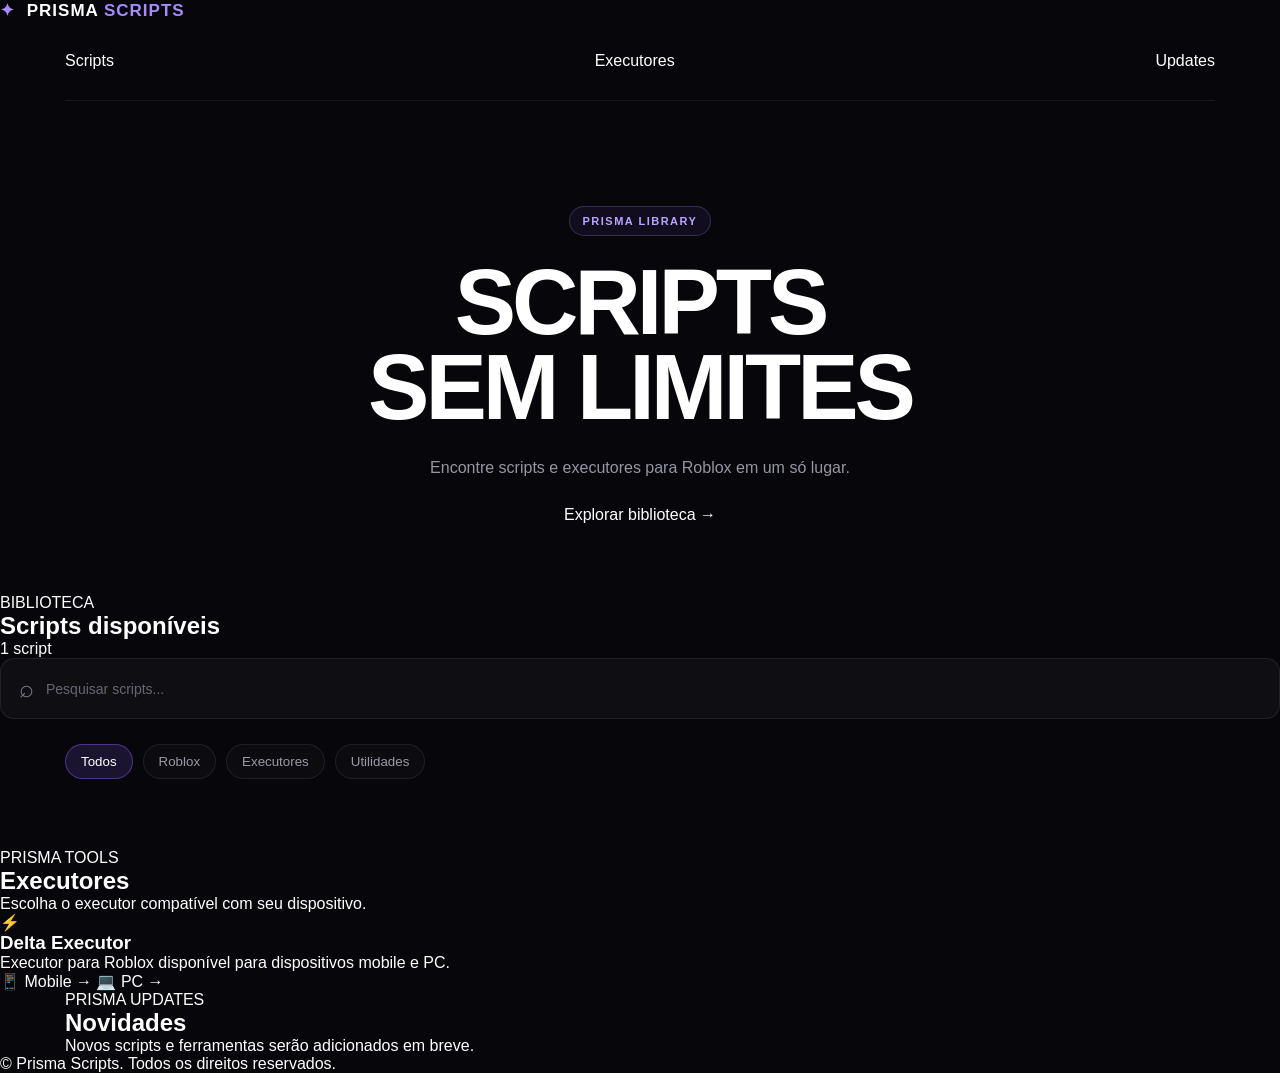
==== commit 7d2b6720: "Update index.html" ====
--- a/index.html
+++ b/index.html
@@ -1,6 +1,5 @@
-    <!doctype html>
+<!doctype html>
 <html lang="pt-BR">
-
 <head>
   <meta charset="utf-8">
   <meta name="viewport" content="width=device-width, initial-scale=1">
@@ -12,342 +11,194 @@
 
 <body>
 
-  <div class="glow glow-1"></div>
-  <div class="glow glow-2"></div>
-
-  <nav>
-
-    <a class="logo" href="index.html">
-      <span>✦</span>
-      PRISMA <b>SCRIPTS</b>
+  <header class="topbar">
+    <a href="index.html" class="logo">
+      <span>✦</span> PRISMA <b>SCRIPTS</b>
     </a>
 
-    <div class="nav-links">
+    <nav>
       <a href="#scripts">Scripts</a>
       <a href="#executores">Executores</a>
       <a href="#updates">Updates</a>
-    </div>
-
-  </nav>
+    </nav>
+  </header>
 
 
   <main>
 
     <!-- HERO -->
-
     <section class="hero">
-
-      <div class="pill">
-        ✦ PRISMA LIBRARY
-      </div>
-
-      <h1>
-        SCRIPTS<br>
-        <em>SEM LIMITES.</em>
-      </h1>
-
-      <p>
-        Encontre scripts, executores e recursos
-        para Roblox em um só lugar.
-      </p>
-
-      <a class="main-btn" href="#scripts">
-        Explorar biblioteca
-        <strong>→</strong>
-      </a>
-
+      <div class="hero-content">
+
+        <div class="pill">
+          PRISMA LIBRARY
+        </div>
+
+        <h1>
+          SCRIPTS<br>
+          <span>SEM LIMITES</span>
+        </h1>
+
+        <p>
+          Encontre scripts e executores para Roblox
+          em um só lugar.
+        </p>
+
+        <a href="#scripts" class="btn">
+          Explorar biblioteca
+          <strong>→</strong>
+        </a>
+
+      </div>
     </section>
 
 
-    <!-- PESQUISA -->
-
-    <section class="search-area">
-
+    <!-- BIBLIOTECA -->
+    <section id="scripts" class="library">
+
+      <div class="section-head">
+        <div>
+          <span class="section-label">BIBLIOTECA</span>
+          <h2>Scripts disponíveis</h2>
+        </div>
+
+        <span id="count" class="count">
+          1 script
+        </span>
+      </div>
+
+
+      <!-- PESQUISA -->
       <div class="search-box">
-
         <span>⌕</span>
 
         <input
+          type="text"
           id="search"
-          type="text"
           placeholder="Pesquisar scripts..."
           autocomplete="off"
         >
-
-      </div>
-
-    </section>
-
-
-    <!-- CATEGORIAS -->
-
-    <section class="categories">
-
-      <button class="category active">
-        Todos
-      </button>
-
-      <button class="category">
-        Roblox
-      </button>
-
-      <button class="category">
-        Executores
-      </button>
-
-      <button class="category">
-        Utilidades
-      </button>
-
-    </section>
-
-
-    <!-- ÁREA DOS SCRIPTS -->
-
-    <section id="scripts" class="wrap">
-
-      <div class="heading">
-
-        <div>
-
-          <small>PRISMA LIBRARY</small>
-
-          <h2>
-            Scripts disponíveis
-          </h2>
-
+      </div>
+
+
+      <!-- CATEGORIAS -->
+      <div class="categories">
+
+        <button class="category active" data-category="todos">
+          Todos
+        </button>
+
+        <button class="category" data-category="roblox">
+          Roblox
+        </button>
+
+        <button class="category" data-category="executores">
+          Executores
+        </button>
+
+        <button class="category" data-category="utilidades">
+          Utilidades
+        </button>
+
+      </div>
+
+
+      <!-- SCRIPTS -->
+      <div id="cards" class="cards"></div>
+
+
+      <!-- EXECUTORES -->
+      <section id="executores" class="executors">
+
+        <div class="section-head">
+          <div>
+            <span class="section-label">PRISMA TOOLS</span>
+
+            <h2>Executores</h2>
+
+            <p>
+              Escolha o executor compatível com seu dispositivo.
+            </p>
+          </div>
         </div>
 
-        <span id="count">
-          1 script
-        </span>
-
-      </div>
-
-
-      <div id="cards" class="grid">
-
-        <!-- SCRIPT 1 -->
-
-        <article class="card">
-
-          <div class="cardicon">
+
+        <article class="executor-card">
+
+          <div class="executor-icon">
             ⚡
           </div>
 
-          <div class="status">
-            ● ATIVO
+          <div class="executor-info">
+
+            <h3>Delta Executor</h3>
+
+            <p>
+              Executor para Roblox disponível para
+              dispositivos mobile e PC.
+            </p>
+
+            <div class="executor-buttons">
+
+              <a
+                class="btn"
+                href="https://www.mediafire.com/file/pfn3jfumf35quib/Delta-2.735.1138.apk/file"
+                target="_blank"
+                rel="noopener noreferrer"
+              >
+                📱 Mobile
+                <strong>→</strong>
+              </a>
+
+              <a
+                class="btn"
+                href="https://realexecutor.com/download.html"
+                target="_blank"
+                rel="noopener noreferrer"
+              >
+                💻 PC
+                <strong>→</strong>
+              </a>
+
+            </div>
+
           </div>
 
-          <h3>
-            Script Roube um Ovo
-          </h3>
-
-          <p>
-            Script para Roube um Ovo.
-            Atualizado e pronto para usar.
-          </p>
-
-          <div class="card-bottom">
-
-            <span class="tag">
-              ROBLOX
-            </span>
-
-            <a
-              class="btn"
-              href="get.html?to=script-roube-um-ovo"
-            >
-              Obter Script
-              <strong>→</strong>
-            </a>
-
-          </div>
-
         </article>
 
-
-        <!-- SCRIPT 2 -->
-
-        <article class="card">
-
-          <div class="cardicon">
-            ◆
-          </div>
-
-          <div class="status">
-            ● EM BREVE
-          </div>
-
-          <h3>
-            Blox Fruits
-          </h3>
-
-          <p>
-            Novo script para Blox Fruits.
-            Em desenvolvimento.
-          </p>
-
-          <div class="card-bottom">
-
-            <span class="tag">
-              ROBLOX
-            </span>
-
-            <button class="btn disabled">
-              Em breve
-            </button>
-
-          </div>
-
-        </article>
-
-
-        <!-- SCRIPT 3 -->
-
-        <article class="card">
-
-          <div class="cardicon">
-            ◈
-          </div>
-
-          <div class="status">
-            ● EM BREVE
-          </div>
-
-          <h3>
-            Murder Mystery 2
-          </h3>
-
-          <p>
-            Script para Murder Mystery 2.
-            Em breve no Prisma Scripts.
-          </p>
-
-          <div class="card-bottom">
-
-            <span class="tag">
-              ROBLOX
-            </span>
-
-            <button class="btn disabled">
-              Em breve
-            </button>
-
-          </div>
-
-        </article>
-
-      </div>
+      </section>
+
+
+      <!-- UPDATES -->
+      <section id="updates" class="updates">
+
+        <span class="section-label">
+          PRISMA UPDATES
+        </span>
+
+        <h2>Novidades</h2>
+
+        <p>
+          Novos scripts e ferramentas serão adicionados
+          em breve.
+        </p>
+
+      </section>
 
     </section>
 
-
-    <!-- EXECUTORES -->
-
-    <section id="executores" class="feature">
-
-      <div class="feature-icon">
-        ⚡
-      </div>
-
-      <div>
-
-        <small>
-          PRISMA TOOLS
-        </small>
-
-        <h2>
-          Executores
-        </h2>
-
-        <p>
-          Escolha o executor compatível com
-          seu dispositivo.
-        </p>
-
-      </div>
-
-      <div class="executor-buttons">
-
-        <a
-          href="https://www.mediafire.com/file/pfn3jfumf35quib/Delta-2.735.1138.apk/file"
-          target="_blank"
-          rel="noopener noreferrer"
-        >
-          📱 Mobile
-        </a>
-
-        <a
-          href="https://realexecutor.com/download.html"
-          target="_blank"
-          rel="noopener noreferrer"
-        >
-          🖥️ PC
-        </a>
-
-      </div>
-
-    </section>
-
-
-    <!-- UPDATES -->
-
-    <section id="updates" class="updates">
-
-      <div class="heading">
-
-        <div>
-
-          <small>
-            PRISMA UPDATE
-          </small>
-
-          <h2>
-            Últimas novidades
-          </h2>
-
-        </div>
-
-      </div>
-
-
-      <div class="update-card">
-
-        <span>
-          ✦
-        </span>
-
-        <div>
-
-          <strong>
-            Prisma Scripts
-          </strong>
-
-          <p>
-            Nova interface da biblioteca chegando.
-          </p>
-
-        </div>
-
-        <time>
-          2026
-        </time>
-
-      </div>
-
-    </section>
-
   </main>
 
 
   <footer>
-    © <span id="year"></span> Prisma Scripts
+    <p>
+      © <span id="year"></span> Prisma Scripts.
+      Todos os direitos reservados.
+    </p>
   </footer>
 
 
   <script src="scripts.js"></script>
 
 </body>
-
 </html>
--- a/style.css
+++ b/style.css
@@ -21,7 +21,16 @@
   text-decoration: none;
 }
 
-/* FUNDO */
+button,
+input,
+textarea {
+  font-family: inherit;
+}
+
+
+/* =========================================
+   FUNDO
+========================================= */
 
 .glow {
   position: fixed;
@@ -47,7 +56,9 @@
 }
 
 
-/* NAV */
+/* =========================================
+   NAV
+========================================= */
 
 nav {
   width: min(1150px, calc(100% - 32px));
@@ -92,7 +103,9 @@
 }
 
 
-/* HERO */
+/* =========================================
+   HERO
+========================================= */
 
 .hero {
   width: min(900px, calc(100% - 32px));
@@ -110,6 +123,7 @@
   border-radius: 100px;
 
   color: #b9a5ff;
+
   background: rgba(139,92,246,.08);
 
   font-size: 11px;
@@ -121,8 +135,10 @@
   margin-top: 24px;
 
   font-size: clamp(48px, 9vw, 92px);
+
   line-height: .92;
   letter-spacing: -4px;
+
   font-weight: 900;
 }
 
@@ -133,9 +149,11 @@
 
 .hero p {
   max-width: 550px;
+
   margin: 25px auto;
 
   color: #9696a3;
+
   line-height: 1.7;
   font-size: 16px;
 }
@@ -159,7 +177,9 @@
 
 .main-btn:hover {
   transform: translateY(-3px);
-  box-shadow: 0 12px 35px rgba(139,92,246,.3);
+
+  box-shadow:
+    0 12px 35px rgba(139,92,246,.3);
 }
 
 .main-btn strong {
@@ -167,7 +187,9 @@
 }
 
 
-/* PESQUISA */
+/* =========================================
+   PESQUISA
+========================================= */
 
 .search-area {
   width: min(800px, calc(100% - 32px));
@@ -186,6 +208,15 @@
   border: 1px solid rgba(255,255,255,.08);
 
   border-radius: 14px;
+
+  transition: .2s;
+}
+
+.search-box:focus-within {
+  border-color: rgba(139,92,246,.45);
+
+  box-shadow:
+    0 0 30px rgba(139,92,246,.08);
 }
 
 .search-box span {
@@ -197,10 +228,12 @@
   width: 100%;
 
   background: transparent;
+
   border: 0;
   outline: 0;
 
   color: white;
+
   font-size: 14px;
 }
 
@@ -209,15 +242,25 @@
 }
 
 
-/* CATEGORIAS */
+/* =========================================
+   CATEGORIAS
+========================================= */
 
 .categories {
   width: min(1150px, calc(100% - 32px));
+
   margin: 25px auto 70px;
 
   display: flex;
   gap: 10px;
+
   overflow-x: auto;
+
+  scrollbar-width: none;
+}
+
+.categories::-webkit-scrollbar {
+  display: none;
 }
 
 .category {
@@ -241,12 +284,16 @@
 .category:hover,
 .category.active {
   color: white;
+
   background: rgba(139,92,246,.16);
+
   border-color: rgba(139,92,246,.45);
 }
 
 
-/* CONTEÚDO */
+/* =========================================
+   ÁREA PRINCIPAL
+========================================= */
 
 .wrap,
 .updates {
@@ -256,37 +303,46 @@
 
 .heading {
   display: flex;
+
   justify-content: space-between;
   align-items: end;
 
   margin-bottom: 25px;
 }
 
-.heading small,
-.feature small {
+.heading small {
   color: #8d75d8;
+
   font-size: 10px;
+
   letter-spacing: 2px;
+
   font-weight: 800;
 }
 
-.heading h2,
-.feature h2 {
+.heading h2 {
   margin-top: 8px;
+
   font-size: 26px;
 }
 
 .heading > span {
   color: #6d6d79;
+
   font-size: 12px;
 }
 
 
-/* CARDS */
+/* =========================================
+   CARDS
+========================================= */
 
 .grid {
   display: grid;
-  grid-template-columns: repeat(3, 1fr);
+
+  grid-template-columns:
+    repeat(3, 1fr);
+
   gap: 18px;
 }
 
@@ -295,9 +351,11 @@
 
   min-height: 235px;
 
-  background: rgba(255,255,255,.035);
-
-  border: 1px solid rgba(255,255,255,.07);
+  background:
+    rgba(255,255,255,.035);
+
+  border:
+    1px solid rgba(255,255,255,.07);
 
   border-radius: 18px;
 
@@ -307,9 +365,11 @@
 .card:hover {
   transform: translateY(-5px);
 
-  border-color: rgba(139,92,246,.4);
-
-  box-shadow: 0 20px 60px rgba(0,0,0,.3);
+  border-color:
+    rgba(139,92,246,.4);
+
+  box-shadow:
+    0 20px 60px rgba(0,0,0,.3);
 }
 
 .cardicon {
@@ -321,7 +381,8 @@
 
   border-radius: 13px;
 
-  background: rgba(139,92,246,.13);
+  background:
+    rgba(139,92,246,.13);
 
   margin-bottom: 20px;
 
@@ -330,38 +391,11 @@
 
 .card h3 {
   font-size: 18px;
+
   margin-bottom: 9px;
 }
 
 .card p {
   color: #858591;
+
   font-size: 13px;
-  line-height: 1.6;
-
-  margin-bottom: 20px;
-}
-
-.card .btn {
-  display: inline-flex;
-  align-items: center;
-  gap: 18px;
-
-  padding: 10px 14px;
-
-  background: rgba(139,92,246,.12);
-
-  border: 1px solid rgba(139,92,246,.22);
-
-  border-radius: 9px;
-
-  color: #c4b5fd;
-
-  font-size: 12px;
-  font-weight: 700;
-}
-
-
-/* EXECUTORES */
-
-.feature {
-  width: min(1150px, calc(100% - 32px
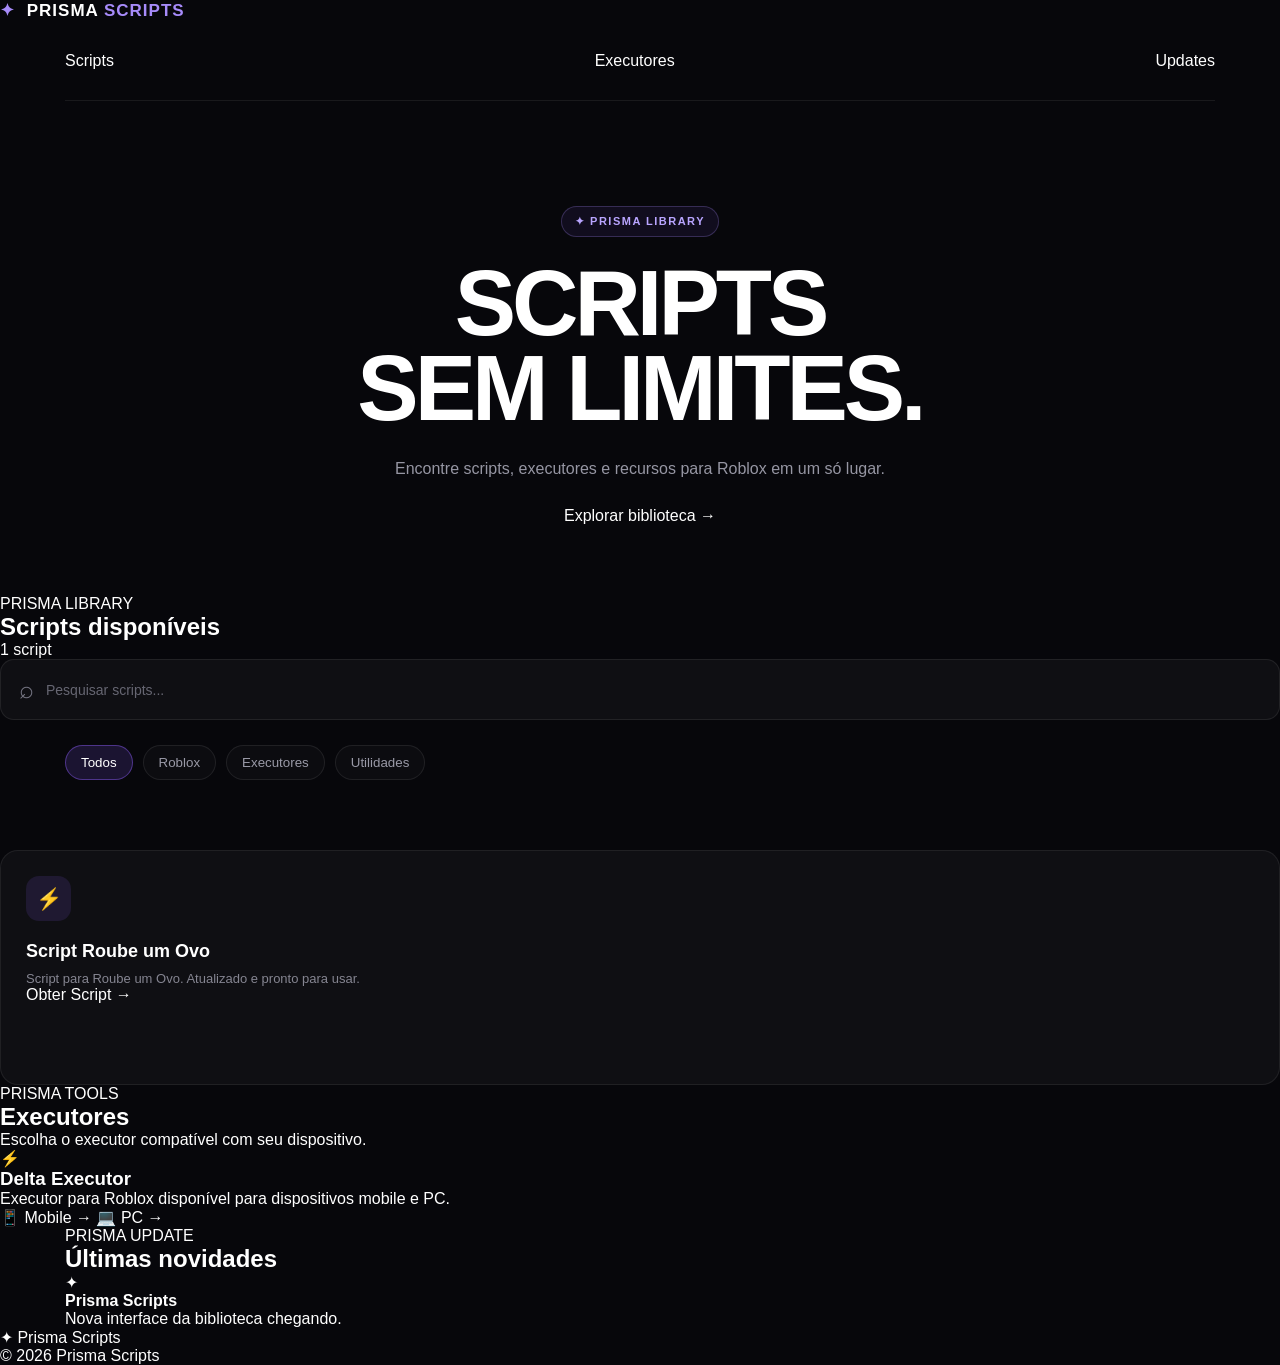
==== commit b6ea54aa: "Update index.html" ====
--- a/index.html
+++ b/index.html
@@ -1,8 +1,9 @@
 <!doctype html>
 <html lang="pt-BR">
+
 <head>
   <meta charset="utf-8">
-  <meta name="viewport" content="width=device-width, initial-scale=1">
+  <meta name="viewport" content="width=device-width,initial-scale=1">
 
   <title>Prisma Scripts</title>
 
@@ -12,8 +13,10 @@
 <body>
 
   <header class="topbar">
+
     <a href="index.html" class="logo">
-      <span>✦</span> PRISMA <b>SCRIPTS</b>
+      <span>✦</span>
+      PRISMA <b>SCRIPTS</b>
     </a>
 
     <nav>
@@ -21,27 +24,28 @@
       <a href="#executores">Executores</a>
       <a href="#updates">Updates</a>
     </nav>
+
   </header>
 
 
   <main>
 
-    <!-- HERO -->
     <section class="hero">
+
       <div class="hero-content">
 
         <div class="pill">
-          PRISMA LIBRARY
+          ✦ PRISMA LIBRARY
         </div>
 
         <h1>
           SCRIPTS<br>
-          <span>SEM LIMITES</span>
+          <span>SEM LIMITES.</span>
         </h1>
 
         <p>
-          Encontre scripts e executores para Roblox
-          em um só lugar.
+          Encontre scripts, executores e recursos
+          para Roblox em um só lugar.
         </p>
 
         <a href="#scripts" class="btn">
@@ -50,93 +54,124 @@
         </a>
 
       </div>
+
     </section>
 
 
-    <!-- BIBLIOTECA -->
     <section id="scripts" class="library">
 
       <div class="section-head">
+
         <div>
-          <span class="section-label">BIBLIOTECA</span>
-          <h2>Scripts disponíveis</h2>
+          <span class="section-label">
+            PRISMA LIBRARY
+          </span>
+
+          <h2>
+            Scripts disponíveis
+          </h2>
         </div>
 
         <span id="count" class="count">
           1 script
         </span>
-      </div>
-
-
-      <!-- PESQUISA -->
+
+      </div>
+
+
       <div class="search-box">
+
         <span>⌕</span>
 
         <input
+          id="search"
           type="text"
-          id="search"
           placeholder="Pesquisar scripts..."
           autocomplete="off"
         >
-      </div>
-
-
-      <!-- CATEGORIAS -->
+
+      </div>
+
+
       <div class="categories">
 
-        <button class="category active" data-category="todos">
+        <button
+          class="category active"
+          data-category="todos"
+        >
           Todos
         </button>
 
-        <button class="category" data-category="roblox">
+        <button
+          class="category"
+          data-category="roblox"
+        >
           Roblox
         </button>
 
-        <button class="category" data-category="executores">
+        <button
+          class="category"
+          data-category="executores"
+        >
           Executores
         </button>
 
-        <button class="category" data-category="utilidades">
+        <button
+          class="category"
+          data-category="utilidades"
+        >
           Utilidades
         </button>
 
       </div>
 
 
-      <!-- SCRIPTS -->
+      <!-- OS SCRIPTS SERÃO COLOCADOS PELO scripts.js -->
       <div id="cards" class="cards"></div>
 
 
       <!-- EXECUTORES -->
-      <section id="executores" class="executors">
+
+      <section id="executores" class="executor-section">
 
         <div class="section-head">
+
           <div>
-            <span class="section-label">PRISMA TOOLS</span>
-
-            <h2>Executores</h2>
+
+            <span class="section-label">
+              PRISMA TOOLS
+            </span>
+
+            <h2>
+              Executores
+            </h2>
 
             <p>
               Escolha o executor compatível com seu dispositivo.
             </p>
-          </div>
-        </div>
-
-
-        <article class="executor-card">
+
+          </div>
+
+        </div>
+
+
+        <div class="executor-card">
 
           <div class="executor-icon">
             ⚡
           </div>
 
-          <div class="executor-info">
-
-            <h3>Delta Executor</h3>
+          <div class="executor-content">
+
+            <h3>
+              Delta Executor
+            </h3>
 
             <p>
               Executor para Roblox disponível para
               dispositivos mobile e PC.
             </p>
+
 
             <div class="executor-buttons">
 
@@ -150,6 +185,7 @@
                 <strong>→</strong>
               </a>
 
+
               <a
                 class="btn"
                 href="https://realexecutor.com/download.html"
@@ -164,24 +200,38 @@
 
           </div>
 
-        </article>
+        </div>
 
       </section>
 
 
       <!-- UPDATES -->
+
       <section id="updates" class="updates">
 
         <span class="section-label">
-          PRISMA UPDATES
+          PRISMA UPDATE
         </span>
 
-        <h2>Novidades</h2>
-
-        <p>
-          Novos scripts e ferramentas serão adicionados
-          em breve.
-        </p>
+        <h2>
+          Últimas novidades
+        </h2>
+
+        <div class="update-card">
+
+          <span>✦</span>
+
+          <div>
+            <strong>
+              Prisma Scripts
+            </strong>
+
+            <p>
+              Nova interface da biblioteca chegando.
+            </p>
+          </div>
+
+        </div>
 
       </section>
 
@@ -191,14 +241,20 @@
 
 
   <footer>
+
+    <div class="footer-logo">
+      ✦ Prisma Scripts
+    </div>
+
     <p>
-      © <span id="year"></span> Prisma Scripts.
-      Todos os direitos reservados.
+      © <span id="year"></span> Prisma Scripts
     </p>
+
   </footer>
 
 
   <script src="scripts.js"></script>
 
 </body>
+
 </html>
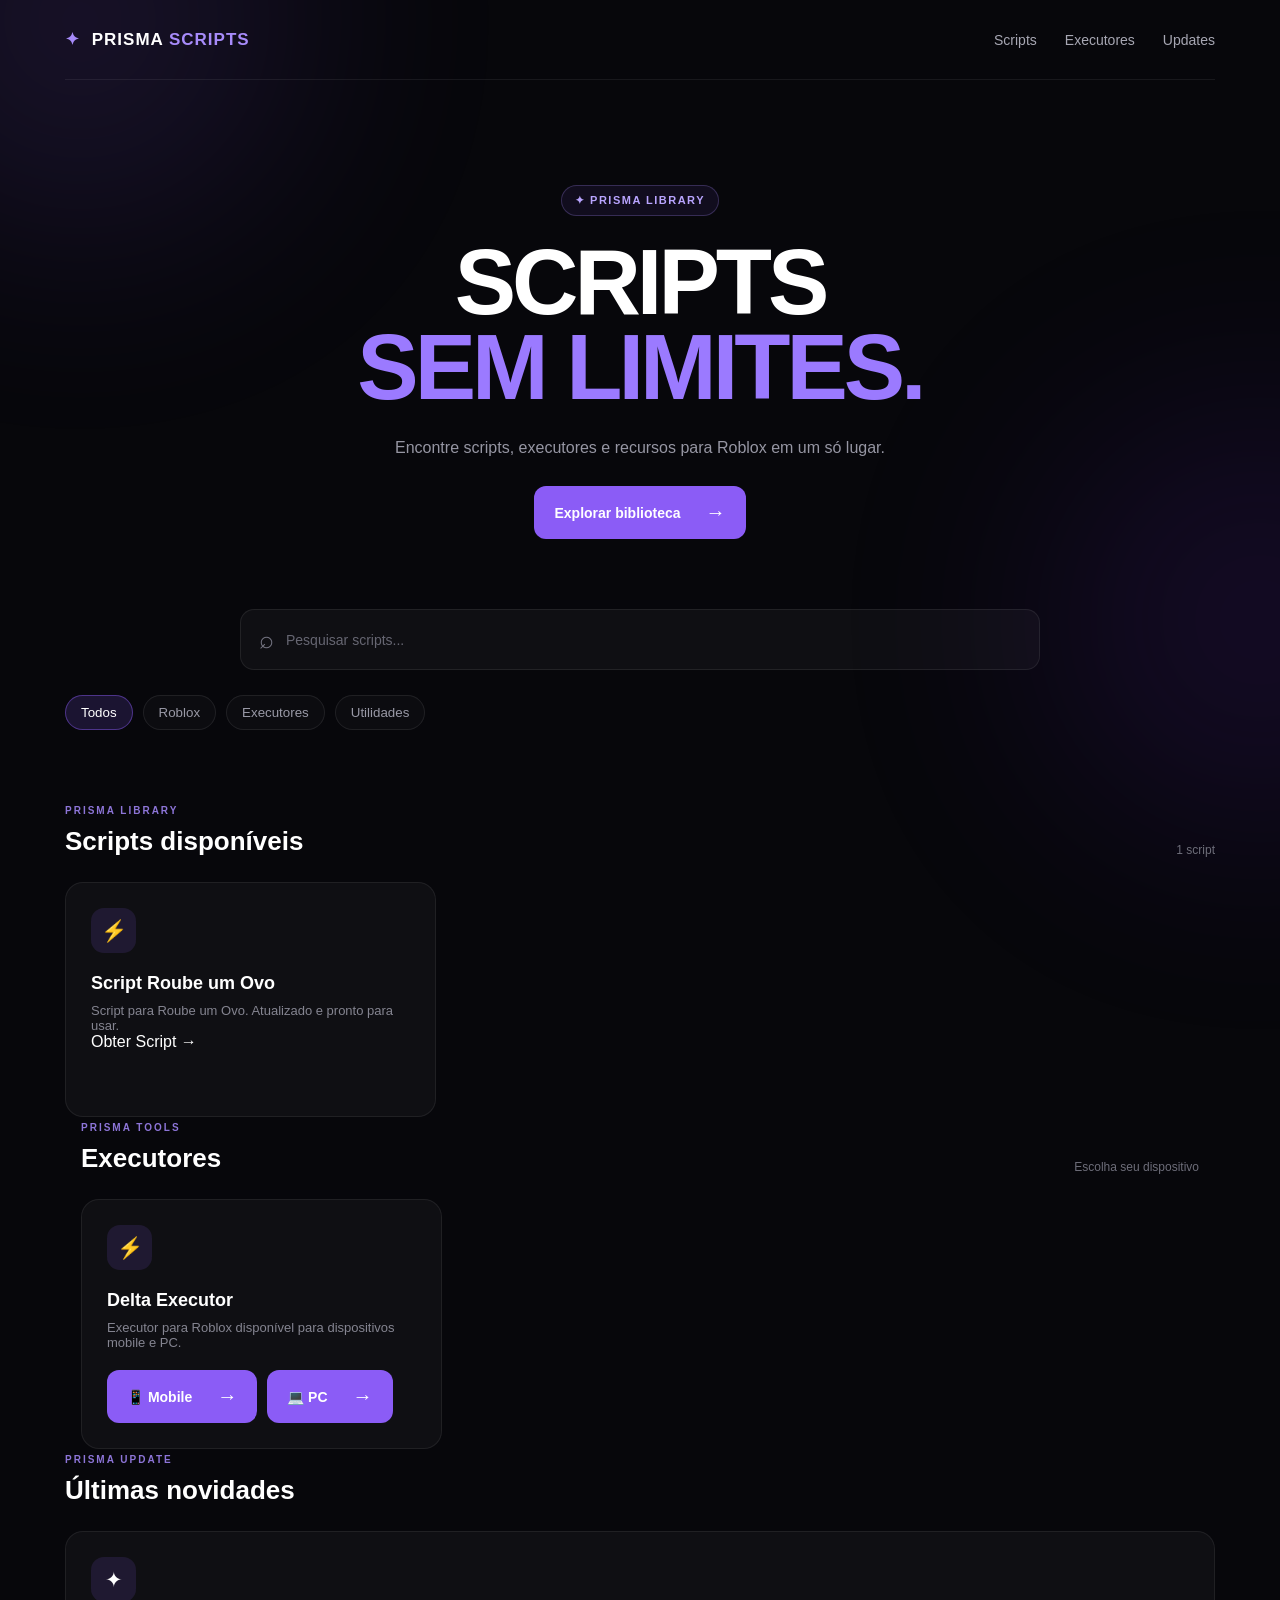
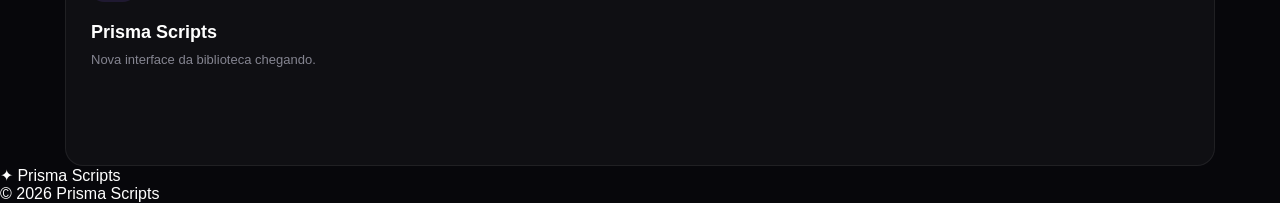
==== commit f2c193f3: "Update index.html" ====
--- a/index.html
+++ b/index.html
@@ -12,234 +12,237 @@
 
 <body>
 
-  <header class="topbar">
+  <div class="glow glow-1"></div>
+  <div class="glow glow-2"></div>
+
+  <!-- NAV -->
+  <nav>
 
     <a href="index.html" class="logo">
-      <span>✦</span>
-      PRISMA <b>SCRIPTS</b>
+      <span>✦</span> PRISMA <b>SCRIPTS</b>
     </a>
 
-    <nav>
+    <div class="nav-links">
       <a href="#scripts">Scripts</a>
       <a href="#executores">Executores</a>
       <a href="#updates">Updates</a>
-    </nav>
-
-  </header>
-
-
-  <main>
-
-    <section class="hero">
-
-      <div class="hero-content">
-
-        <div class="pill">
-          ✦ PRISMA LIBRARY
-        </div>
-
-        <h1>
-          SCRIPTS<br>
-          <span>SEM LIMITES.</span>
-        </h1>
-
-        <p>
-          Encontre scripts, executores e recursos
-          para Roblox em um só lugar.
-        </p>
-
-        <a href="#scripts" class="btn">
-          Explorar biblioteca
-          <strong>→</strong>
-        </a>
-
-      </div>
-
-    </section>
-
-
-    <section id="scripts" class="library">
-
-      <div class="section-head">
+    </div>
+
+  </nav>
+
+
+  <!-- HERO -->
+  <section class="hero">
+
+    <div class="pill">
+      ✦ PRISMA LIBRARY
+    </div>
+
+    <h1>
+      SCRIPTS<br>
+      <em>SEM LIMITES.</em>
+    </h1>
+
+    <p>
+      Encontre scripts, executores e recursos
+      para Roblox em um só lugar.
+    </p>
+
+    <a href="#scripts" class="main-btn">
+      Explorar biblioteca
+      <strong>→</strong>
+    </a>
+
+  </section>
+
+
+  <!-- PESQUISA -->
+  <section class="search-area">
+
+    <div class="search-box">
+
+      <span>⌕</span>
+
+      <input
+        id="search"
+        type="text"
+        placeholder="Pesquisar scripts..."
+        autocomplete="off"
+      >
+
+    </div>
+
+  </section>
+
+
+  <!-- CATEGORIAS -->
+  <div class="categories">
+
+    <button
+      class="category active"
+      data-category="todos"
+    >
+      Todos
+    </button>
+
+    <button
+      class="category"
+      data-category="roblox"
+    >
+      Roblox
+    </button>
+
+    <button
+      class="category"
+      data-category="executores"
+    >
+      Executores
+    </button>
+
+    <button
+      class="category"
+      data-category="utilidades"
+    >
+      Utilidades
+    </button>
+
+  </div>
+
+
+  <!-- SCRIPTS -->
+  <main id="scripts" class="wrap">
+
+    <div class="heading">
+
+      <div>
+        <small>PRISMA LIBRARY</small>
+
+        <h2>
+          Scripts disponíveis
+        </h2>
+      </div>
+
+      <span id="count">
+        1 script
+      </span>
+
+    </div>
+
+
+    <div id="cards" class="grid"></div>
+
+
+    <!-- EXECUTORES -->
+    <section id="executores" class="updates">
+
+      <div class="heading">
 
         <div>
-          <span class="section-label">
-            PRISMA LIBRARY
-          </span>
+          <small>PRISMA TOOLS</small>
 
           <h2>
-            Scripts disponíveis
+            Executores
           </h2>
         </div>
 
-        <span id="count" class="count">
-          1 script
+        <span>
+          Escolha seu dispositivo
         </span>
 
       </div>
 
 
-      <div class="search-box">
-
-        <span>⌕</span>
-
-        <input
-          id="search"
-          type="text"
-          placeholder="Pesquisar scripts..."
-          autocomplete="off"
-        >
-
-      </div>
-
-
-      <div class="categories">
-
-        <button
-          class="category active"
-          data-category="todos"
-        >
-          Todos
-        </button>
-
-        <button
-          class="category"
-          data-category="roblox"
-        >
-          Roblox
-        </button>
-
-        <button
-          class="category"
-          data-category="executores"
-        >
-          Executores
-        </button>
-
-        <button
-          class="category"
-          data-category="utilidades"
-        >
-          Utilidades
-        </button>
-
-      </div>
-
-
-      <!-- OS SCRIPTS SERÃO COLOCADOS PELO scripts.js -->
-      <div id="cards" class="cards"></div>
-
-
-      <!-- EXECUTORES -->
-
-      <section id="executores" class="executor-section">
-
-        <div class="section-head">
-
-          <div>
-
-            <span class="section-label">
-              PRISMA TOOLS
-            </span>
-
-            <h2>
-              Executores
-            </h2>
-
-            <p>
-              Escolha o executor compatível com seu dispositivo.
-            </p>
-
-          </div>
-
-        </div>
-
-
-        <div class="executor-card">
-
-          <div class="executor-icon">
+      <div class="grid">
+
+        <article class="card">
+
+          <div class="cardicon">
             ⚡
           </div>
 
-          <div class="executor-content">
-
-            <h3>
-              Delta Executor
-            </h3>
-
-            <p>
-              Executor para Roblox disponível para
-              dispositivos mobile e PC.
-            </p>
-
-
-            <div class="executor-buttons">
-
-              <a
-                class="btn"
-                href="https://www.mediafire.com/file/pfn3jfumf35quib/Delta-2.735.1138.apk/file"
-                target="_blank"
-                rel="noopener noreferrer"
-              >
-                📱 Mobile
-                <strong>→</strong>
-              </a>
-
-
-              <a
-                class="btn"
-                href="https://realexecutor.com/download.html"
-                target="_blank"
-                rel="noopener noreferrer"
-              >
-                💻 PC
-                <strong>→</strong>
-              </a>
-
-            </div>
+          <h3>
+            Delta Executor
+          </h3>
+
+          <p>
+            Executor para Roblox disponível
+            para dispositivos mobile e PC.
+          </p>
+
+          <div style="
+            display:flex;
+            gap:10px;
+            margin-top:20px;
+            flex-wrap:wrap;
+          ">
+
+            <a
+              class="main-btn"
+              href="https://www.mediafire.com/file/pfn3jfumf35quib/Delta-2.735.1138.apk/file"
+              target="_blank"
+              rel="noopener noreferrer"
+            >
+              📱 Mobile
+              <strong>→</strong>
+            </a>
+
+            <a
+              class="main-btn"
+              href="https://realexecutor.com/download.html"
+              target="_blank"
+              rel="noopener noreferrer"
+            >
+              💻 PC
+              <strong>→</strong>
+            </a>
 
           </div>
 
-        </div>
-
-      </section>
-
-
-      <!-- UPDATES -->
-
-      <section id="updates" class="updates">
-
-        <span class="section-label">
-          PRISMA UPDATE
-        </span>
+        </article>
+
+      </div>
+
+    </section>
+
+  </main>
+
+
+  <!-- UPDATES -->
+  <section id="updates" class="updates">
+
+    <div class="heading">
+
+      <div>
+        <small>PRISMA UPDATE</small>
 
         <h2>
           Últimas novidades
         </h2>
-
-        <div class="update-card">
-
-          <span>✦</span>
-
-          <div>
-            <strong>
-              Prisma Scripts
-            </strong>
-
-            <p>
-              Nova interface da biblioteca chegando.
-            </p>
-          </div>
-
-        </div>
-
-      </section>
-
-    </section>
-
-  </main>
-
-
+      </div>
+
+    </div>
+
+
+    <div class="card">
+
+      <div class="cardicon">
+        ✦
+      </div>
+
+      <h3>
+        Prisma Scripts
+      </h3>
+
+      <p>
+        Nova interface da biblioteca chegando.
+      </p>
+
+    </div>
+
+  </section>
+
+
+  <!-- FOOTER -->
   <footer>
 
     <div class="footer-logo">
